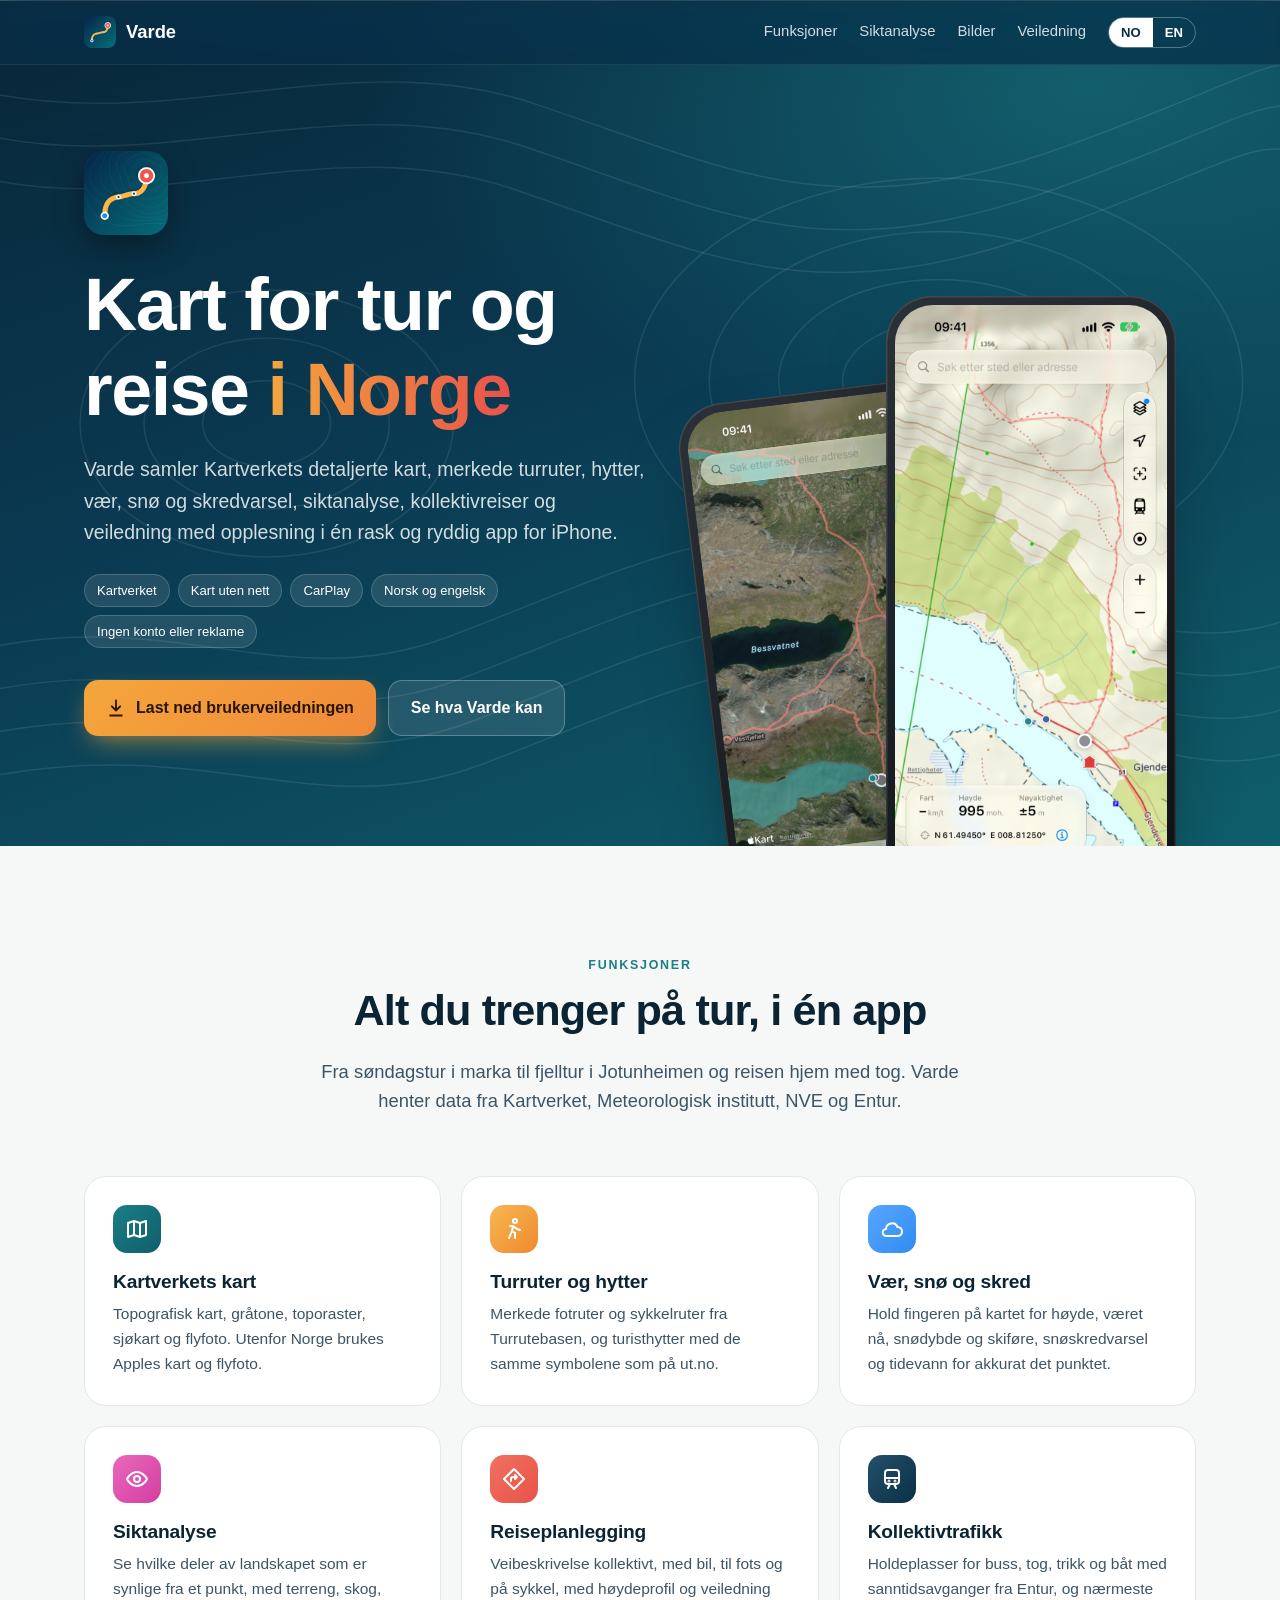
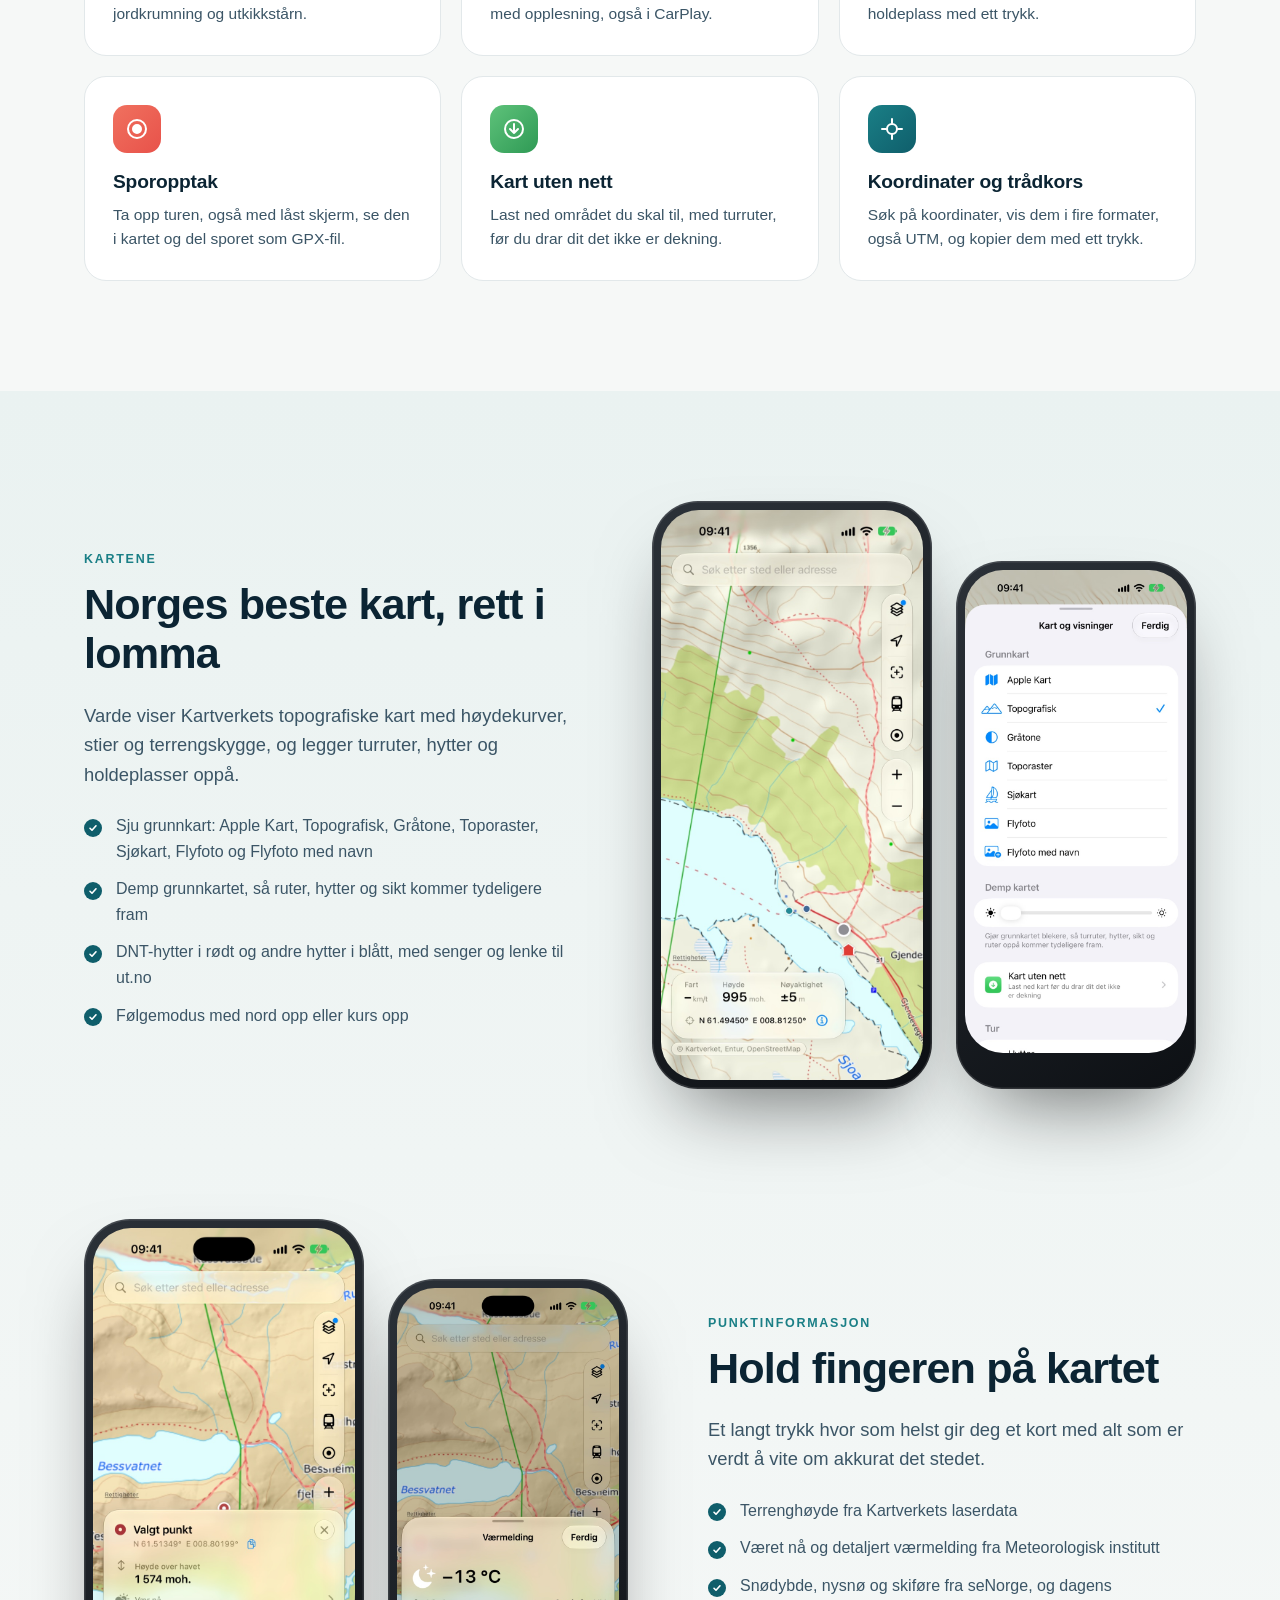
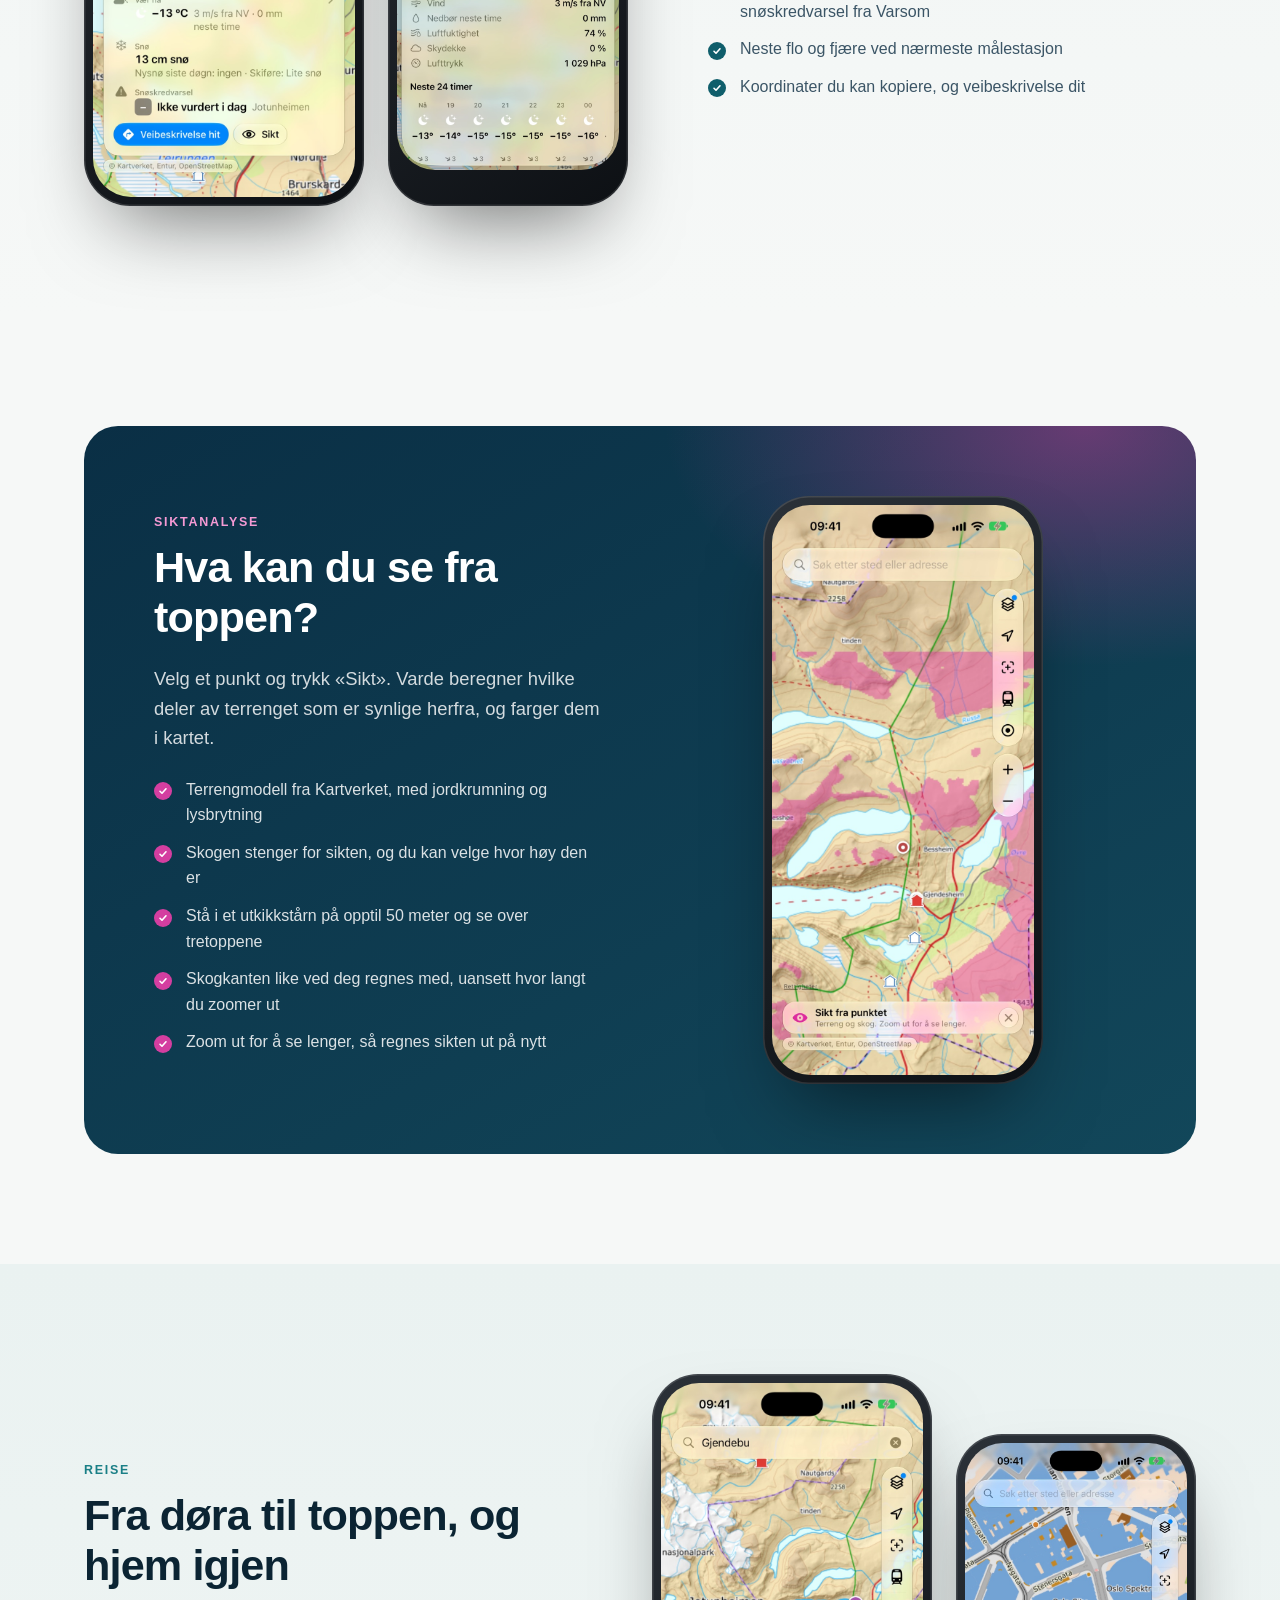
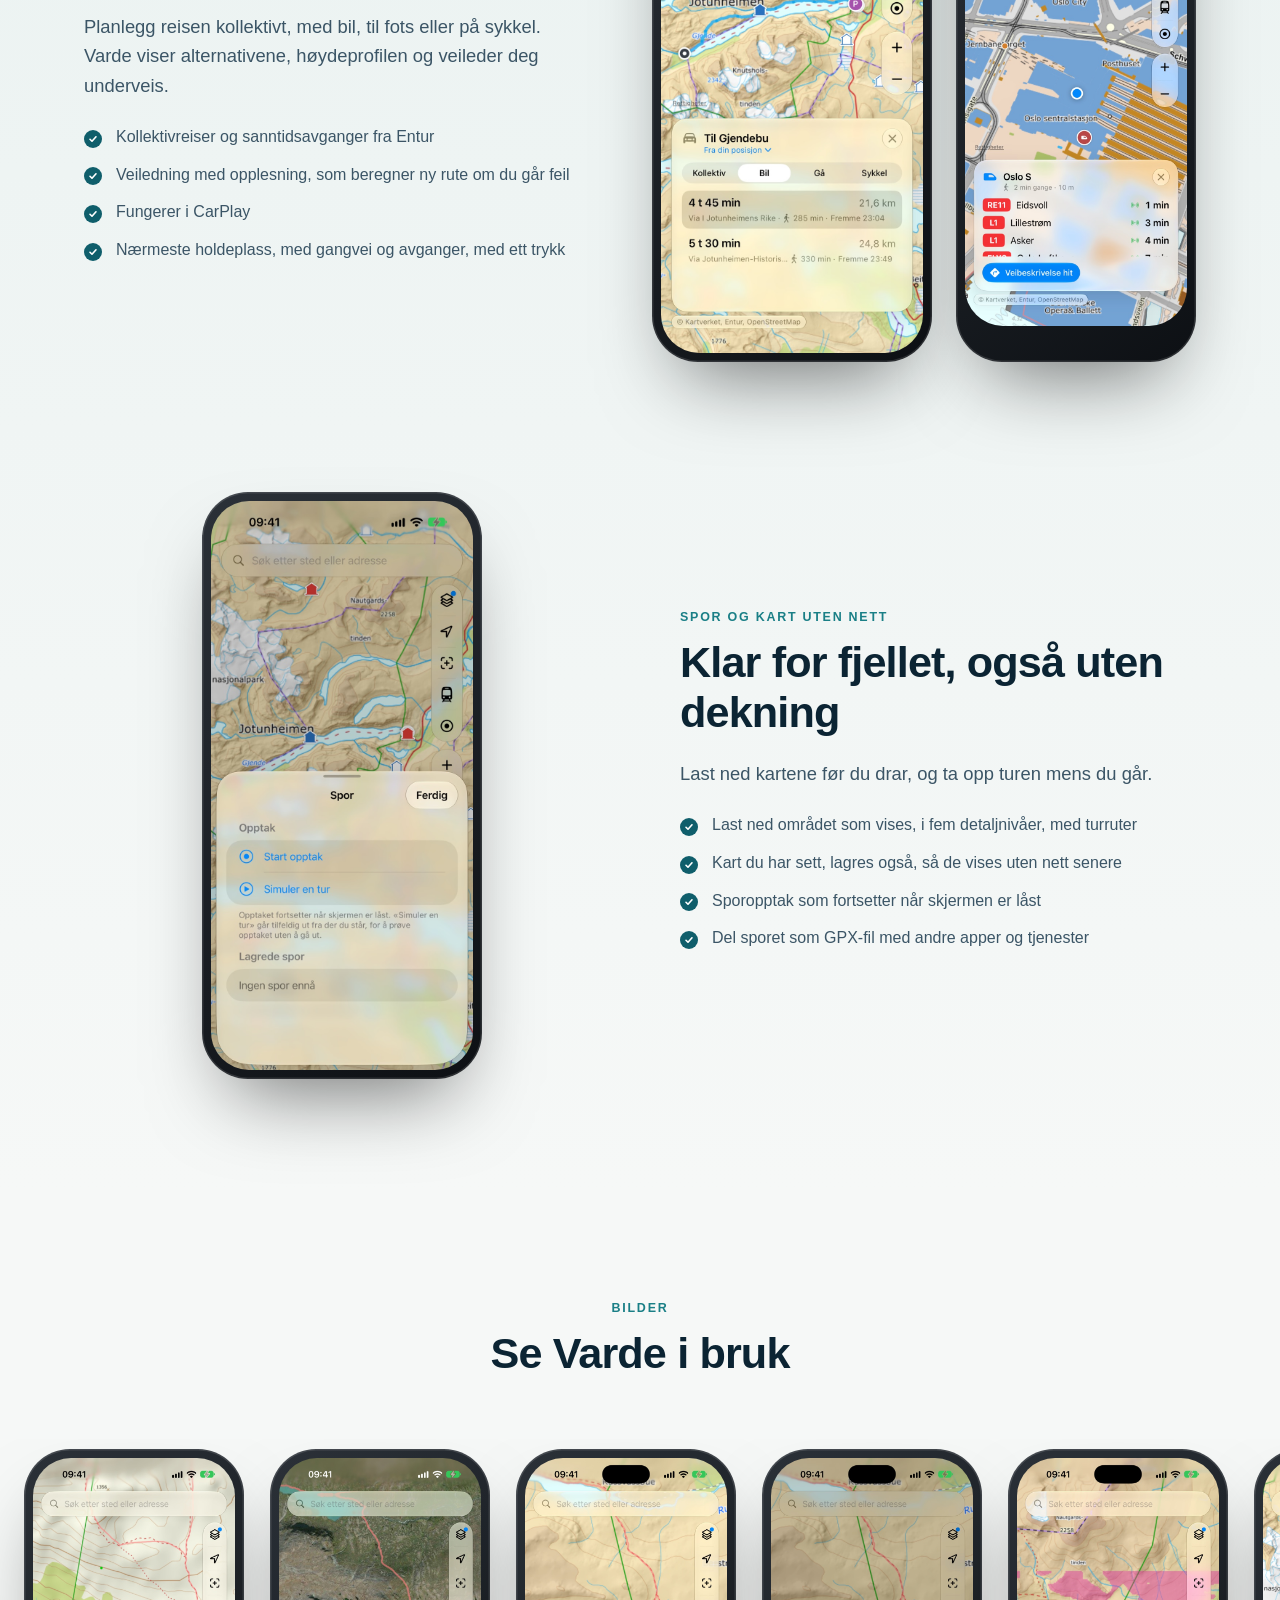
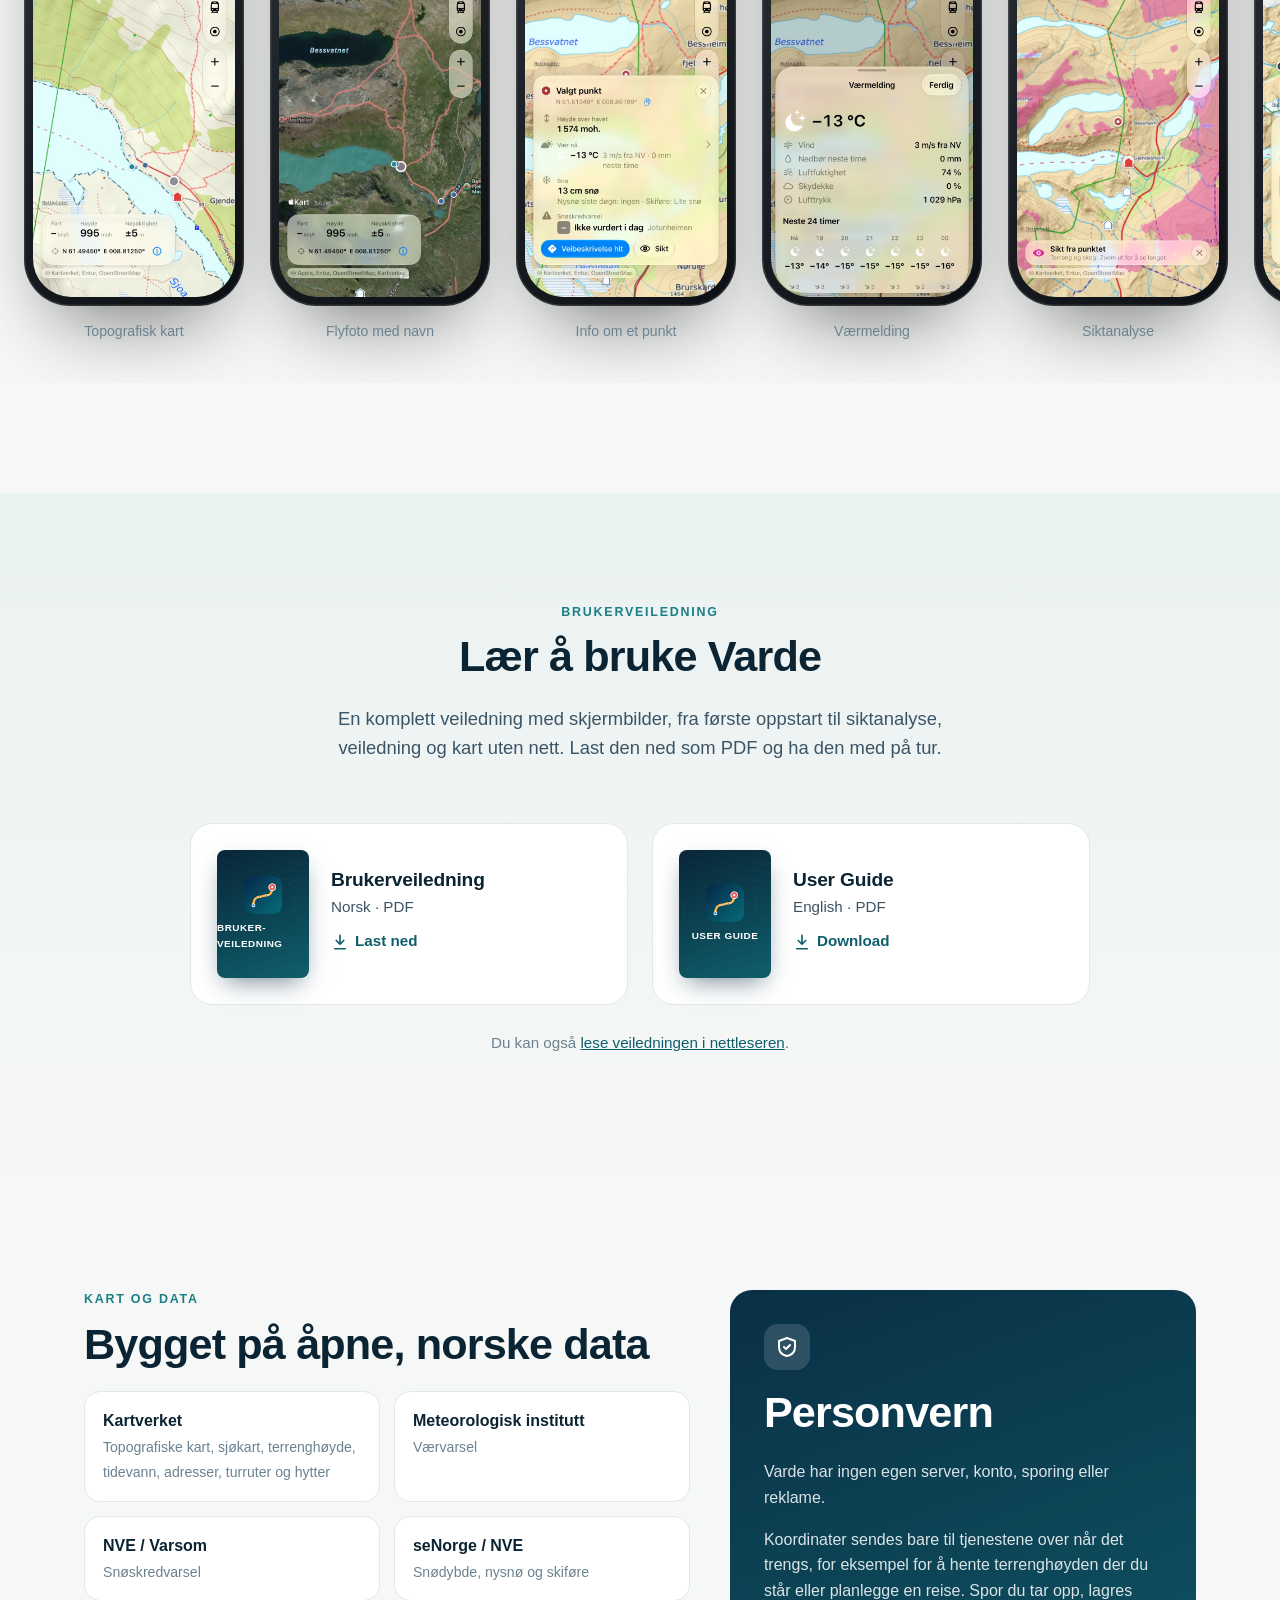
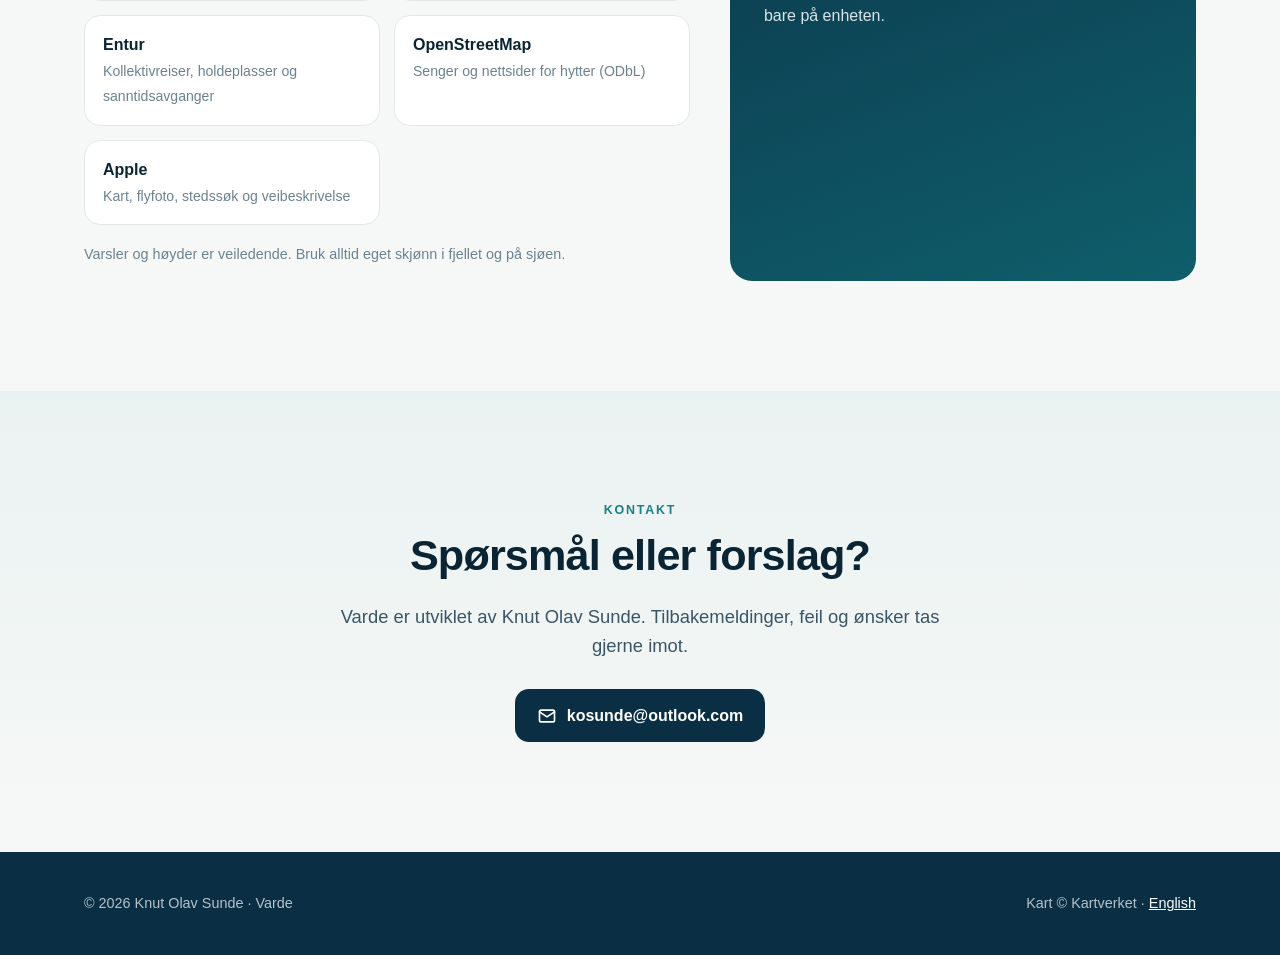
==== index.html @ a9fc6cce "Nettside for Varde med norsk og engelsk side og brukerveiledninger i PDF Co-Authored-By: Claude Opus" ====
<!doctype html>
<html lang="nb">
<head>
  <meta charset="utf-8">
  <meta name="viewport" content="width=device-width, initial-scale=1">
  <title>Varde – kart for tur og reise i Norge</title>
  <meta name="description" content="Varde er en kartapp for iPhone med Kartverkets topografiske kart, turruter, hytter, vær, snø, siktanalyse, reiseplanlegging, sporopptak og kart uten nett.">
  <meta property="og:title" content="Varde – kart for tur og reise i Norge">
  <meta property="og:description" content="Kartverkets kart, turruter, hytter, vær, snø, siktanalyse og reiseplanlegging i én app.">
  <meta property="og:image" content="assets/screens/map.jpg">
  <link rel="icon" href="assets/icon-256.png">
  <link rel="apple-touch-icon" href="assets/icon-256.png">
  <link rel="alternate" hreflang="nb" href="./">
  <link rel="alternate" hreflang="en" href="en/">
  <link rel="stylesheet" href="assets/style.css">
</head>
<body>

<nav class="nav">
  <div class="wrap">
    <a class="brand" href="#top"><img src="assets/icon-256.png" alt="">Varde</a>
    <div class="nav-links">
      <a href="#funksjoner">Funksjoner</a>
      <a href="#sikt">Siktanalyse</a>
      <a href="#bilder">Bilder</a>
      <a href="#veiledning" class="keep">Veiledning</a>
      <span class="lang" aria-label="Språk"><span>NO</span><a href="en/" lang="en" style="color:#fff;text-decoration:none">EN</a></span>
    </div>
  </div>
</nav>

<header class="hero" id="top">
  <div class="wrap">
    <div class="hero-text">
      <img class="hero-icon" src="assets/icon-256.png" alt="Varde-ikonet">
      <h1>Kart for tur og reise <span class="accent">i Norge</span></h1>
      <p class="lead">Varde samler Kartverkets detaljerte kart, merkede turruter, hytter, vær, snø og skredvarsel, siktanalyse, kollektivreiser og veiledning med opplesning i én rask og ryddig app for iPhone.</p>
      <div class="badges">
        <span class="badge">Kartverket</span><span class="badge">Kart uten nett</span><span class="badge">CarPlay</span><span class="badge">Norsk og engelsk</span><span class="badge">Ingen konto eller reklame</span>
      </div>
      <div class="buttons">
        <a class="btn btn-primary" href="guide/Varde-brukerveiledning.pdf" download>
          <svg viewBox="0 0 24 24" fill="none" stroke="currentColor" stroke-width="2.2" stroke-linecap="round" stroke-linejoin="round"><path d="M12 3v12M7 10l5 5 5-5M5 21h14"/></svg>
          Last ned brukerveiledningen
        </a>
        <a class="btn btn-ghost" href="#funksjoner">Se hva Varde kan</a>
      </div>
    </div>
    <div class="hero-phones" aria-hidden="true">
      <div class="phone"><img src="assets/screens/aerial.jpg" alt=""></div>
      <div class="phone"><img src="assets/screens/map.jpg" alt=""></div>
    </div>
  </div>
</header>

<main>

<section id="funksjoner">
  <div class="wrap">
    <div class="section-head reveal">
      <div class="eyebrow">Funksjoner</div>
      <h2>Alt du trenger på tur, i én app</h2>
      <p class="lead">Fra søndagstur i marka til fjelltur i Jotunheimen og reisen hjem med tog. Varde henter data fra Kartverket, Meteorologisk institutt, NVE og Entur.</p>
    </div>
    <div class="features">
      <div class="feature reveal">
        <div class="ico c-teal"><svg viewBox="0 0 24 24" fill="none" stroke="currentColor" stroke-width="2" stroke-linecap="round" stroke-linejoin="round"><path d="M9 4 3 6v14l6-2 6 2 6-2V4l-6 2-6-2z"/><path d="M9 4v14M15 6v14"/></svg></div>
        <h3>Kartverkets kart</h3>
        <p>Topografisk kart, gråtone, toporaster, sjøkart og flyfoto. Utenfor Norge brukes Apples kart og flyfoto.</p>
      </div>
      <div class="feature reveal">
        <div class="ico c-orange"><svg viewBox="0 0 24 24" fill="none" stroke="currentColor" stroke-width="2" stroke-linecap="round" stroke-linejoin="round"><circle cx="13" cy="4" r="2"/><path d="m7 21 3-7 3 2v5M10 14l1-5 4 3 3 1M8 9l3 0"/></svg></div>
        <h3>Turruter og hytter</h3>
        <p>Merkede fotruter og sykkelruter fra Turrutebasen, og turisthytter med de samme symbolene som på ut.no.</p>
      </div>
      <div class="feature reveal">
        <div class="ico c-blue"><svg viewBox="0 0 24 24" fill="none" stroke="currentColor" stroke-width="2" stroke-linecap="round" stroke-linejoin="round"><path d="M17.5 19a4.5 4.5 0 0 0 0-9 6 6 0 0 0-11.5 2A3.5 3.5 0 0 0 6.5 19z"/></svg></div>
        <h3>Vær, snø og skred</h3>
        <p>Hold fingeren på kartet for høyde, været nå, snødybde og skiføre, snøskredvarsel og tidevann for akkurat det punktet.</p>
      </div>
      <div class="feature reveal">
        <div class="ico c-magenta"><svg viewBox="0 0 24 24" fill="none" stroke="currentColor" stroke-width="2" stroke-linecap="round" stroke-linejoin="round"><path d="M2 12s3.5-7 10-7 10 7 10 7-3.5 7-10 7S2 12 2 12z"/><circle cx="12" cy="12" r="3"/></svg></div>
        <h3>Siktanalyse</h3>
        <p>Se hvilke deler av landskapet som er synlige fra et punkt, med terreng, skog, jordkrumning og utkikkstårn.</p>
      </div>
      <div class="feature reveal">
        <div class="ico c-coral"><svg viewBox="0 0 24 24" fill="none" stroke="currentColor" stroke-width="2" stroke-linecap="round" stroke-linejoin="round"><path d="M12 2 2 12l10 10 10-10z"/><path d="M9 14v-2a2 2 0 0 1 2-2h4M13 8l2 2-2 2"/></svg></div>
        <h3>Reiseplanlegging</h3>
        <p>Veibeskrivelse kollektivt, med bil, til fots og på sykkel, med høydeprofil og veiledning med opplesning, også i CarPlay.</p>
      </div>
      <div class="feature reveal">
        <div class="ico c-deep"><svg viewBox="0 0 24 24" fill="none" stroke="currentColor" stroke-width="2" stroke-linecap="round" stroke-linejoin="round"><rect x="5" y="3" width="14" height="14" rx="3"/><path d="M5 11h14M8 21l2-4M16 21l-2-4"/><circle cx="9" cy="14" r=".5"/><circle cx="15" cy="14" r=".5"/></svg></div>
        <h3>Kollektivtrafikk</h3>
        <p>Holdeplasser for buss, tog, trikk og båt med sanntidsavganger fra Entur, og nærmeste holdeplass med ett trykk.</p>
      </div>
      <div class="feature reveal">
        <div class="ico c-coral"><svg viewBox="0 0 24 24" fill="none" stroke="currentColor" stroke-width="2" stroke-linecap="round" stroke-linejoin="round"><circle cx="12" cy="12" r="9"/><circle cx="12" cy="12" r="4" fill="currentColor"/></svg></div>
        <h3>Sporopptak</h3>
        <p>Ta opp turen, også med låst skjerm, se den i kartet og del sporet som GPX-fil.</p>
      </div>
      <div class="feature reveal">
        <div class="ico c-green"><svg viewBox="0 0 24 24" fill="none" stroke="currentColor" stroke-width="2" stroke-linecap="round" stroke-linejoin="round"><circle cx="12" cy="12" r="9"/><path d="M12 7v9M8 12l4 4 4-4"/></svg></div>
        <h3>Kart uten nett</h3>
        <p>Last ned området du skal til, med turruter, før du drar dit det ikke er dekning.</p>
      </div>
      <div class="feature reveal">
        <div class="ico c-teal"><svg viewBox="0 0 24 24" fill="none" stroke="currentColor" stroke-width="2" stroke-linecap="round" stroke-linejoin="round"><path d="M12 2v4M12 18v4M2 12h4M18 12h4"/><circle cx="12" cy="12" r="5"/></svg></div>
        <h3>Koordinater og trådkors</h3>
        <p>Søk på koordinater, vis dem i fire formater, også UTM, og kopier dem med ett trykk.</p>
      </div>
    </div>
  </div>
</section>

<section class="tint">
  <div class="wrap">
    <div class="showcase reveal">
      <div>
        <div class="eyebrow">Kartene</div>
        <h2>Norges beste kart, rett i lomma</h2>
        <p class="lead">Varde viser Kartverkets topografiske kart med høydekurver, stier og terrengskygge, og legger turruter, hytter og holdeplasser oppå.</p>
        <ul>
          <li>Sju grunnkart: Apple Kart, Topografisk, Gråtone, Toporaster, Sjøkart, Flyfoto og Flyfoto med navn</li>
          <li>Demp grunnkartet, så ruter, hytter og sikt kommer tydeligere fram</li>
          <li>DNT-hytter i rødt og andre hytter i blått, med senger og lenke til ut.no</li>
          <li>Følgemodus med nord opp eller kurs opp</li>
        </ul>
      </div>
      <div class="showcase-media">
        <div class="phone"><img src="assets/screens/map.jpg" alt="Topografisk kart over Gjende og Besseggen med turruter og hytter" loading="lazy"></div>
        <div class="phone small"><img src="assets/screens/settings.jpg" alt="Kart og visninger med valg av grunnkart" loading="lazy"></div>
      </div>
    </div>

    <div class="showcase flip reveal">
      <div>
        <div class="eyebrow">Punktinformasjon</div>
        <h2>Hold fingeren på kartet</h2>
        <p class="lead">Et langt trykk hvor som helst gir deg et kort med alt som er verdt å vite om akkurat det stedet.</p>
        <ul>
          <li>Terrenghøyde fra Kartverkets laserdata</li>
          <li>Været nå og detaljert værmelding fra Meteorologisk institutt</li>
          <li>Snødybde, nysnø og skiføre fra seNorge, og dagens snøskredvarsel fra Varsom</li>
          <li>Neste flo og fjære ved nærmeste målestasjon</li>
          <li>Koordinater du kan kopiere, og veibeskrivelse dit</li>
        </ul>
      </div>
      <div class="showcase-media">
        <div class="phone"><img src="assets/screens/infocard.jpg" alt="Infokort for en topp med høyde, vær og snø" loading="lazy"></div>
        <div class="phone small"><img src="assets/screens/forecast.jpg" alt="Detaljert værmelding" loading="lazy"></div>
      </div>
    </div>
  </div>
</section>

<section id="sikt">
  <div class="wrap">
    <div class="spotlight reveal">
      <div class="showcase">
        <div>
          <div class="eyebrow">Siktanalyse</div>
          <h2>Hva kan du se fra toppen?</h2>
          <p class="lead">Velg et punkt og trykk «Sikt». Varde beregner hvilke deler av terrenget som er synlige herfra, og farger dem i kartet.</p>
          <ul>
            <li>Terrengmodell fra Kartverket, med jordkrumning og lysbrytning</li>
            <li>Skogen stenger for sikten, og du kan velge hvor høy den er</li>
            <li>Stå i et utkikkstårn på opptil 50 meter og se over tretoppene</li>
            <li>Skogkanten like ved deg regnes med, uansett hvor langt du zoomer ut</li>
            <li>Zoom ut for å se lenger, så regnes sikten ut på nytt</li>
          </ul>
        </div>
        <div class="showcase-media">
          <div class="phone"><img src="assets/screens/viewshed.jpg" alt="Siktanalyse fra en topp ved Gjende, synlig område i magenta" loading="lazy"></div>
        </div>
      </div>
    </div>
  </div>
</section>

<section class="tint">
  <div class="wrap">
    <div class="showcase reveal">
      <div>
        <div class="eyebrow">Reise</div>
        <h2>Fra døra til toppen, og hjem igjen</h2>
        <p class="lead">Planlegg reisen kollektivt, med bil, til fots eller på sykkel. Varde viser alternativene, høydeprofilen og veileder deg underveis.</p>
        <ul>
          <li>Kollektivreiser og sanntidsavganger fra Entur</li>
          <li>Veiledning med opplesning, som beregner ny rute om du går feil</li>
          <li>Fungerer i CarPlay</li>
          <li>Nærmeste holdeplass, med gangvei og avganger, med ett trykk</li>
        </ul>
      </div>
      <div class="showcase-media">
        <div class="phone"><img src="assets/screens/trip.jpg" alt="Veibeskrivelse til Gjendebu med to alternativer" loading="lazy"></div>
        <div class="phone small"><img src="assets/screens/transit.jpg" alt="Sanntidsavganger fra Oslo S" loading="lazy"></div>
      </div>
    </div>

    <div class="showcase flip reveal">
      <div>
        <div class="eyebrow">Spor og kart uten nett</div>
        <h2>Klar for fjellet, også uten dekning</h2>
        <p class="lead">Last ned kartene før du drar, og ta opp turen mens du går.</p>
        <ul>
          <li>Last ned området som vises, i fem detaljnivåer, med turruter</li>
          <li>Kart du har sett, lagres også, så de vises uten nett senere</li>
          <li>Sporopptak som fortsetter når skjermen er låst</li>
          <li>Del sporet som GPX-fil med andre apper og tjenester</li>
        </ul>
      </div>
      <div class="showcase-media">
        <div class="phone"><img src="assets/screens/tracks.jpg" alt="Spor med opptak og lagrede spor" loading="lazy"></div>
      </div>
    </div>
  </div>
</section>

<section id="bilder">
  <div class="section-head reveal wrap">
    <div class="eyebrow">Bilder</div>
    <h2>Se Varde i bruk</h2>
  </div>
  <div class="gallery">
    <figure><div class="phone"><img src="assets/screens/map.jpg" alt="" loading="lazy"></div><figcaption>Topografisk kart</figcaption></figure>
    <figure><div class="phone"><img src="assets/screens/aerial.jpg" alt="" loading="lazy"></div><figcaption>Flyfoto med navn</figcaption></figure>
    <figure><div class="phone"><img src="assets/screens/infocard.jpg" alt="" loading="lazy"></div><figcaption>Info om et punkt</figcaption></figure>
    <figure><div class="phone"><img src="assets/screens/forecast.jpg" alt="" loading="lazy"></div><figcaption>Værmelding</figcaption></figure>
    <figure><div class="phone"><img src="assets/screens/viewshed.jpg" alt="" loading="lazy"></div><figcaption>Siktanalyse</figcaption></figure>
    <figure><div class="phone"><img src="assets/screens/trip.jpg" alt="" loading="lazy"></div><figcaption>Veibeskrivelse</figcaption></figure>
    <figure><div class="phone"><img src="assets/screens/transit.jpg" alt="" loading="lazy"></div><figcaption>Sanntidsavganger</figcaption></figure>
    <figure><div class="phone"><img src="assets/screens/tracks.jpg" alt="" loading="lazy"></div><figcaption>Spor</figcaption></figure>
    <figure><div class="phone"><img src="assets/screens/settings.jpg" alt="" loading="lazy"></div><figcaption>Kart og visninger</figcaption></figure>
  </div>
</section>

<section id="veiledning" class="tint">
  <div class="wrap">
    <div class="section-head reveal">
      <div class="eyebrow">Brukerveiledning</div>
      <h2>Lær å bruke Varde</h2>
      <p class="lead">En komplett veiledning med skjermbilder, fra første oppstart til siktanalyse, veiledning og kart uten nett. Last den ned som PDF og ha den med på tur.</p>
    </div>
    <div class="guides reveal">
      <a class="guide-card" href="guide/Varde-brukerveiledning.pdf" download>
        <div class="guide-cover"><img src="assets/icon-256.png" alt="">BRUKER&shy;VEILEDNING</div>
        <div>
          <h3>Brukerveiledning</h3>
          <p>Norsk · PDF</p>
          <span class="dl"><svg viewBox="0 0 24 24" fill="none" stroke="currentColor" stroke-width="2.2" stroke-linecap="round" stroke-linejoin="round"><path d="M12 3v12M7 10l5 5 5-5M5 21h14"/></svg>Last ned</span>
        </div>
      </a>
      <a class="guide-card" href="guide/Varde-user-guide.pdf" download lang="en">
        <div class="guide-cover"><img src="assets/icon-256.png" alt="">USER GUIDE</div>
        <div>
          <h3>User Guide</h3>
          <p>English · PDF</p>
          <span class="dl"><svg viewBox="0 0 24 24" fill="none" stroke="currentColor" stroke-width="2.2" stroke-linecap="round" stroke-linejoin="round"><path d="M12 3v12M7 10l5 5 5-5M5 21h14"/></svg>Download</span>
        </div>
      </a>
    </div>
    <p class="guide-online">Du kan også <a href="guide/brukerveiledning.html">lese veiledningen i nettleseren</a>.</p>
  </div>
</section>

<section>
  <div class="wrap split">
    <div class="reveal">
      <div class="eyebrow">Kart og data</div>
      <h2>Bygget på åpne, norske data</h2>
      <div class="sources">
        <a class="source" href="https://www.kartverket.no"><strong>Kartverket</strong><span>Topografiske kart, sjøkart, terrenghøyde, tidevann, adresser, turruter og hytter</span></a>
        <a class="source" href="https://www.met.no"><strong>Meteorologisk institutt</strong><span>Værvarsel</span></a>
        <a class="source" href="https://www.varsom.no"><strong>NVE / Varsom</strong><span>Snøskredvarsel</span></a>
        <a class="source" href="https://www.senorge.no"><strong>seNorge / NVE</strong><span>Snødybde, nysnø og skiføre</span></a>
        <a class="source" href="https://www.entur.no"><strong>Entur</strong><span>Kollektivreiser, holdeplasser og sanntidsavganger</span></a>
        <a class="source" href="https://www.openstreetmap.org/copyright"><strong>OpenStreetMap</strong><span>Senger og nettsider for hytter (ODbL)</span></a>
        <a class="source" href="https://www.apple.com/legal/internet-services/maps/"><strong>Apple</strong><span>Kart, flyfoto, stedssøk og veibeskrivelse</span></a>
      </div>
      <p class="note">Varsler og høyder er veiledende. Bruk alltid eget skjønn i fjellet og på sjøen.</p>
    </div>
    <div class="privacy reveal">
      <div class="shield"><svg viewBox="0 0 24 24" fill="none" stroke="currentColor" stroke-width="2" stroke-linecap="round" stroke-linejoin="round"><path d="M12 3 4 6v6c0 5 3.5 8 8 9 4.5-1 8-4 8-9V6z"/><path d="m9 12 2 2 4-4"/></svg></div>
      <h2>Personvern</h2>
      <p>Varde har ingen egen server, konto, sporing eller reklame.</p>
      <p>Koordinater sendes bare til tjenestene over når det trengs, for eksempel for å hente terrenghøyden der du står eller planlegge en reise. Spor du tar opp, lagres bare på enheten.</p>
    </div>
  </div>
</section>

<section class="tint contact">
  <div class="wrap reveal">
    <div class="eyebrow">Kontakt</div>
    <h2>Spørsmål eller forslag?</h2>
    <p class="lead" style="margin:0 auto">Varde er utviklet av Knut Olav Sunde. Tilbakemeldinger, feil og ønsker tas gjerne imot.</p>
    <div class="buttons">
      <a class="btn btn-dark" href="mailto:kosunde@outlook.com?subject=Varde">
        <svg viewBox="0 0 24 24" fill="none" stroke="currentColor" stroke-width="2" stroke-linecap="round" stroke-linejoin="round"><rect x="3" y="5" width="18" height="14" rx="2"/><path d="m3 7 9 6 9-6"/></svg>
        kosunde@outlook.com
      </a>
    </div>
  </div>
</section>

</main>

<footer>
  <div class="wrap">
    <span>© 2026 Knut Olav Sunde · Varde</span>
    <span>Kart © Kartverket · <a href="en/">English</a></span>
  </div>
</footer>

<script>
  // Toner inn seksjonene etter hvert som de kommer til syne
  const observer = new IntersectionObserver(entries => {
    for (const entry of entries) {
      if (entry.isIntersecting) { entry.target.classList.add('visible'); observer.unobserve(entry.target); }
    }
  }, { threshold: 0.12 });
  document.querySelectorAll('.reveal').forEach(el => observer.observe(el));
</script>
</body>
</html>
---- assets/style.css ----
/* Varde – nettside. Fargene er hentet fra appikonet. */
:root {
  --ink: #0b2433;
  --ink-soft: #3b5566;
  --muted: #6b8290;
  --deep: #0a2f45;
  --teal: #0f5e6b;
  --teal-light: #1a7f86;
  --orange: #f4a63c;
  --coral: #e8524a;
  --blue: #2f8cf0;
  --magenta: #d43ea0;
  --paper: #f6f8f7;
  --card: #ffffff;
  --line: #e2e8ea;
  --radius: 22px;
  --shadow: 0 18px 50px -18px rgba(10, 47, 69, 0.35);
  --max: 1160px;
  color-scheme: light;
}

* { box-sizing: border-box; }
html { scroll-behavior: smooth; }
body {
  margin: 0;
  font-family: -apple-system, BlinkMacSystemFont, "SF Pro Text", "Segoe UI", Inter, Roboto, "Helvetica Neue", Arial, sans-serif;
  color: var(--ink);
  background: var(--paper);
  line-height: 1.6;
  -webkit-font-smoothing: antialiased;
}
img { max-width: 100%; display: block; }
a { color: var(--teal); }
h1, h2, h3 { font-family: -apple-system, BlinkMacSystemFont, "SF Pro Display", "Segoe UI", Inter, sans-serif; line-height: 1.15; letter-spacing: -0.02em; margin: 0 0 0.5em; }
h2 { font-size: clamp(1.9rem, 3.4vw, 2.7rem); }
h3 { font-size: 1.2rem; letter-spacing: -0.01em; }
p { margin: 0 0 1em; }
.wrap { max-width: var(--max); margin: 0 auto; padding: 0 24px; }
.eyebrow { text-transform: uppercase; letter-spacing: 0.14em; font-size: 0.78rem; font-weight: 700; color: var(--teal-light); margin-bottom: 0.8em; }
.lead { font-size: 1.15rem; color: var(--ink-soft); max-width: 640px; }

/* Navigasjon */
.nav {
  position: sticky; top: 0; z-index: 10;
  backdrop-filter: saturate(180%) blur(18px);
  -webkit-backdrop-filter: saturate(180%) blur(18px);
  background: rgba(10, 47, 69, 0.72);
  border-bottom: 1px solid rgba(255, 255, 255, 0.08);
}
.nav .wrap { display: flex; align-items: center; gap: 28px; height: 64px; }
.brand { display: flex; align-items: center; gap: 10px; color: #fff; text-decoration: none; font-weight: 700; font-size: 1.15rem; }
.brand img { width: 32px; height: 32px; border-radius: 8px; }
.nav-links { display: flex; gap: 22px; margin-left: auto; align-items: center; }
.nav-links a { color: rgba(255, 255, 255, 0.82); text-decoration: none; font-size: 0.93rem; font-weight: 500; }
.nav-links a:hover { color: #fff; }
.lang { display: inline-flex; border: 1px solid rgba(255, 255, 255, 0.3); border-radius: 999px; overflow: hidden; }
.lang a, .lang span { padding: 4px 12px; font-size: 0.82rem; font-weight: 600; }
.lang span { background: #fff; color: var(--deep); }
@media (max-width: 760px) { .nav-links > a:not(.keep) { display: none; } }

/* Toppseksjon */
.hero {
  position: relative; overflow: hidden; color: #fff;
  background:
    url("contours.svg") center / cover no-repeat,
    radial-gradient(1200px 600px at 85% 10%, rgba(26, 127, 134, 0.55), transparent 60%),
    linear-gradient(160deg, #082638 0%, #0a3a52 45%, #0f5e6b 100%);
  margin-top: -64px; padding: 150px 0 0;
}
.hero .wrap { display: grid; grid-template-columns: 1.05fr 0.95fr; gap: 40px; align-items: end; }
.hero .wrap > * { min-width: 0; }
.hero h1 { font-size: clamp(2.6rem, 6vw, 4.6rem); margin-bottom: 0.3em; }
.hero h1 .accent { background: linear-gradient(90deg, var(--orange), var(--coral)); -webkit-background-clip: text; background-clip: text; color: transparent; }
.hero .lead { color: rgba(255, 255, 255, 0.82); font-size: 1.22rem; }
.hero-text { padding-bottom: 110px; }
.hero-icon { width: 84px; height: 84px; border-radius: 20px; box-shadow: 0 12px 30px rgba(0, 0, 0, 0.35); margin-bottom: 28px; }
.badges { display: flex; flex-wrap: wrap; gap: 8px; margin: 26px 0 32px; }
.badge { font-size: 0.82rem; padding: 5px 12px; border-radius: 999px; background: rgba(255, 255, 255, 0.1); border: 1px solid rgba(255, 255, 255, 0.18); }
.buttons { display: flex; flex-wrap: wrap; gap: 12px; }
.btn {
  display: inline-flex; align-items: center; gap: 10px; padding: 14px 22px; border-radius: 14px;
  font-weight: 650; text-decoration: none; font-size: 1rem; transition: transform 0.15s ease, box-shadow 0.15s ease;
}
.btn:hover { transform: translateY(-2px); }
.btn svg { width: 20px; height: 20px; flex: none; }
.btn-primary { background: linear-gradient(135deg, var(--orange), #f08a3a); color: #2a1500; box-shadow: 0 10px 26px -8px rgba(244, 166, 60, 0.7); }
.btn-ghost { background: rgba(255, 255, 255, 0.1); color: #fff; border: 1px solid rgba(255, 255, 255, 0.25); }
.btn-dark { background: var(--deep); color: #fff; }
.hero-phones { position: relative; height: 560px; }
.hero-phones .phone { position: absolute; bottom: -60px; width: 270px; }
.hero-phones .phone:nth-child(1) { left: 4%; transform: rotate(-7deg); bottom: -110px; }
.hero-phones .phone:nth-child(2) { right: 4%; width: 290px; z-index: 2; }
@media (max-width: 900px) {
  .hero .wrap { grid-template-columns: 1fr; }
  .hero-text { padding-bottom: 20px; }
  .hero-phones { height: 440px; }
  .hero-phones .phone { width: 210px; }
  .hero-phones .phone:nth-child(2) { width: 230px; right: 8%; }
}

/* Telefonramme rundt skjermbildene */
.phone {
  border-radius: 46px; padding: 9px; background: linear-gradient(145deg, #2b3138, #0d1014);
  box-shadow: 0 40px 80px -30px rgba(0, 0, 0, 0.55), inset 0 0 0 1.5px rgba(255, 255, 255, 0.12);
}
.phone img { border-radius: 38px; width: 100%; aspect-ratio: 1206 / 2622; object-fit: cover; background: #dde5e3; }

/* Seksjoner */
section { padding: 110px 0; }
.section-head { text-align: center; max-width: 760px; margin: 0 auto 60px; }
.section-head .lead { margin: 0 auto; }

/* Funksjoner */
.features { display: grid; grid-template-columns: repeat(3, 1fr); gap: 20px; }
.feature {
  background: var(--card); border: 1px solid var(--line); border-radius: var(--radius); padding: 28px;
  transition: transform 0.2s ease, box-shadow 0.2s ease;
}
.feature:hover { transform: translateY(-4px); box-shadow: var(--shadow); }
.feature .ico { width: 48px; height: 48px; border-radius: 14px; display: grid; place-items: center; margin-bottom: 18px; color: #fff; }
.feature .ico svg { width: 24px; height: 24px; }
.feature p { color: var(--ink-soft); margin: 0; font-size: 0.97rem; }
.c-teal { background: linear-gradient(135deg, var(--teal-light), var(--teal)); }
.c-orange { background: linear-gradient(135deg, #f7b752, #ee8a2e); }
.c-coral { background: linear-gradient(135deg, #f0715f, var(--coral)); }
.c-blue { background: linear-gradient(135deg, #59a6ff, var(--blue)); }
.c-magenta { background: linear-gradient(135deg, #e968bd, var(--magenta)); }
.c-green { background: linear-gradient(135deg, #5ec27a, #2f9a55); }
.c-deep { background: linear-gradient(135deg, #24506a, var(--deep)); }
@media (max-width: 900px) { .features { grid-template-columns: 1fr 1fr; } }
@media (max-width: 600px) { .features { grid-template-columns: 1fr; } }

/* Utstilling: tekst og telefon side om side */
.showcase { display: grid; grid-template-columns: 1fr 1fr; gap: 80px; align-items: center; }
.showcase + .showcase { margin-top: 130px; }
.showcase.flip .showcase-media { order: -1; }
.showcase-media { display: flex; justify-content: center; gap: 24px; }
.showcase-media .phone { width: 280px; }
.showcase-media .phone.small { width: 240px; margin-top: 60px; }
.showcase ul { list-style: none; padding: 0; margin: 24px 0 0; }
.showcase li { position: relative; padding-left: 32px; margin-bottom: 12px; color: var(--ink-soft); }
.showcase li::before {
  content: ""; position: absolute; left: 0; top: 0.35em; width: 18px; height: 18px; border-radius: 50%;
  background: var(--teal) url("data:image/svg+xml,%3Csvg xmlns='http://www.w3.org/2000/svg' viewBox='0 0 24 24' fill='none' stroke='white' stroke-width='3.2' stroke-linecap='round' stroke-linejoin='round'%3E%3Cpath d='M6 12.5l4 4 8-9'/%3E%3C/svg%3E") center / 12px no-repeat;
}
.tint { background: linear-gradient(180deg, #eaf2f1 0%, var(--paper) 100%); }
@media (max-width: 900px) {
  .showcase { grid-template-columns: 1fr; gap: 40px; }
  .showcase.flip .showcase-media { order: 0; }
  .showcase-media .phone { width: 220px; }
  .showcase-media .phone.small { width: 190px; }
}

/* Siktanalyse fremhevet */
.spotlight {
  color: #fff; border-radius: 34px; padding: 70px; overflow: hidden; position: relative;
  background:
    radial-gradient(700px 400px at 90% 0%, rgba(212, 62, 160, 0.45), transparent 60%),
    linear-gradient(150deg, #0a2f45, #12475a);
}
.spotlight .showcase li { color: rgba(255, 255, 255, 0.85); }
.spotlight .showcase li::before { background-color: var(--magenta); }
.spotlight .lead { color: rgba(255, 255, 255, 0.82); }
.spotlight .eyebrow { color: #f59ad4; }
@media (max-width: 700px) { .spotlight { padding: 40px 24px; } }

/* Galleri */
.gallery { display: flex; gap: 26px; overflow-x: auto; padding: 10px 24px 40px; scroll-snap-type: x mandatory; scrollbar-width: thin; }
.gallery figure { margin: 0; flex: 0 0 220px; scroll-snap-align: center; }
.gallery figcaption { text-align: center; font-size: 0.88rem; color: var(--muted); margin-top: 14px; }

/* Brukerveiledning */
.guides { display: grid; grid-template-columns: 1fr 1fr; gap: 24px; max-width: 900px; margin: 0 auto; }
.guide-card {
  display: flex; gap: 22px; align-items: center; background: var(--card); border: 1px solid var(--line);
  border-radius: var(--radius); padding: 26px; text-decoration: none; color: inherit;
  transition: transform 0.2s ease, box-shadow 0.2s ease;
}
.guide-card:hover { transform: translateY(-4px); box-shadow: var(--shadow); }
.guide-cover {
  flex: none; width: 92px; height: 128px; border-radius: 8px; position: relative; overflow: hidden;
  background: url("contours.svg") center / 300% no-repeat, linear-gradient(160deg, #082638, #0f5e6b);
  box-shadow: 0 10px 24px -8px rgba(10, 47, 69, 0.6); display: flex; flex-direction: column; align-items: center; justify-content: center; gap: 6px;
  color: #fff; font-size: 0.62rem; font-weight: 700; letter-spacing: 0.05em;
}
.guide-cover img { width: 38px; height: 38px; border-radius: 9px; }
.guide-card h3 { margin-bottom: 4px; }
.guide-card p { margin: 0 0 10px; color: var(--ink-soft); font-size: 0.95rem; }
.guide-card .dl { font-weight: 650; color: var(--teal); display: inline-flex; gap: 6px; align-items: center; font-size: 0.95rem; }
.guide-card .dl svg { width: 18px; height: 18px; }
.guide-online { text-align: center; margin-top: 26px; color: var(--muted); font-size: 0.95rem; }
@media (max-width: 760px) { .guides { grid-template-columns: 1fr; } }

/* Kilder og personvern */
.split { display: grid; grid-template-columns: 1.3fr 1fr; gap: 40px; }
.sources { display: grid; grid-template-columns: 1fr 1fr; gap: 14px; }
.source { background: var(--card); border: 1px solid var(--line); border-radius: 16px; padding: 16px 18px; text-decoration: none; color: inherit; }
.source:hover { border-color: var(--teal-light); }
.source strong { display: block; }
.source span { font-size: 0.88rem; color: var(--muted); }
.privacy {
  background: linear-gradient(160deg, #0a2f45, #0f5e6b); color: #fff; border-radius: var(--radius); padding: 34px;
}
.privacy p { color: rgba(255, 255, 255, 0.85); }
.privacy .shield { width: 46px; height: 46px; border-radius: 14px; background: rgba(255, 255, 255, 0.14); display: grid; place-items: center; margin-bottom: 18px; }
.privacy .shield svg { width: 24px; height: 24px; }
.note { font-size: 0.9rem; color: var(--muted); margin-top: 18px; }
@media (max-width: 900px) { .split, .sources { grid-template-columns: 1fr; } }

/* Kontakt og bunn */
.contact { text-align: center; }
.contact .buttons { justify-content: center; margin-top: 28px; }
footer { background: var(--deep); color: rgba(255, 255, 255, 0.7); padding: 40px 0; font-size: 0.9rem; }
footer .wrap { display: flex; flex-wrap: wrap; gap: 16px; justify-content: space-between; align-items: center; }
footer a { color: #fff; }

/* Myk inntoning når seksjonene rulles fram */
.reveal { opacity: 0; transform: translateY(24px); transition: opacity 0.7s ease, transform 0.7s ease; }
.reveal.visible { opacity: 1; transform: none; }
@media (prefers-reduced-motion: reduce) {
  html { scroll-behavior: auto; }
  .reveal { opacity: 1; transform: none; transition: none; }
}
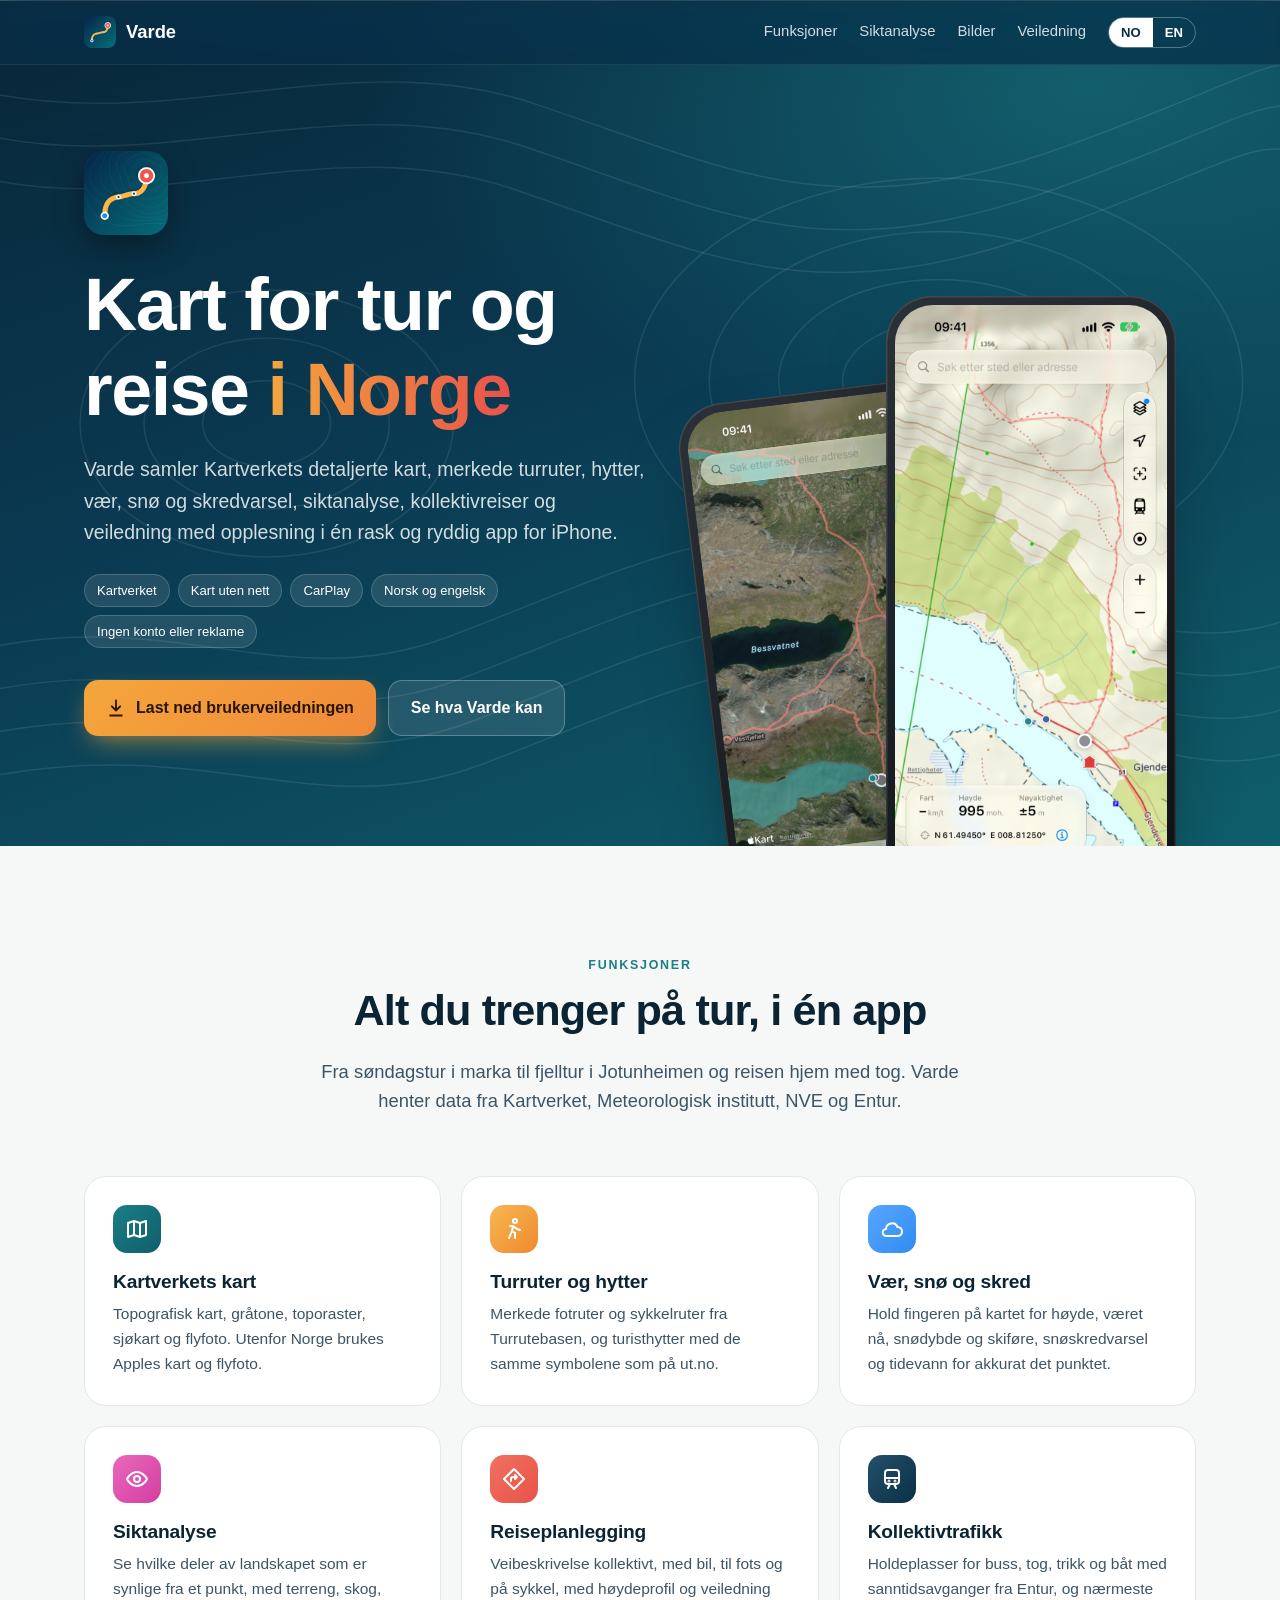
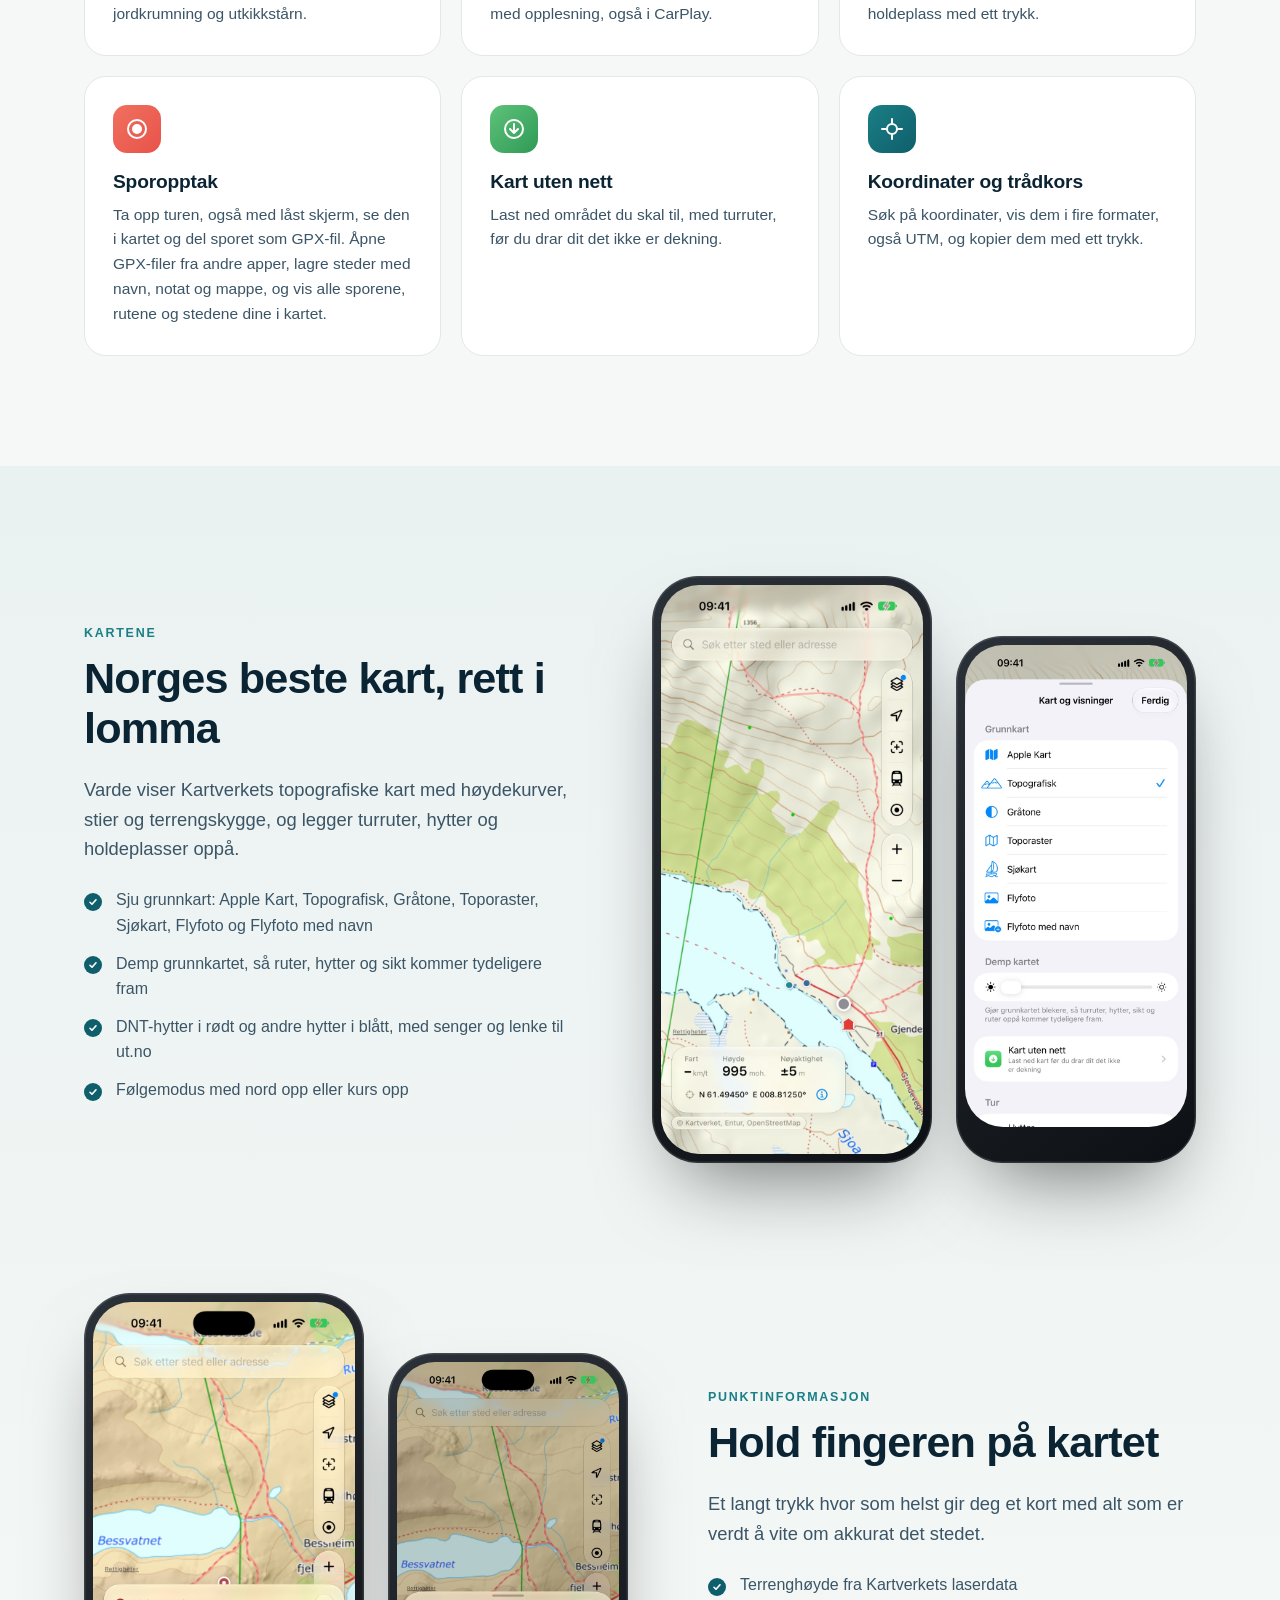
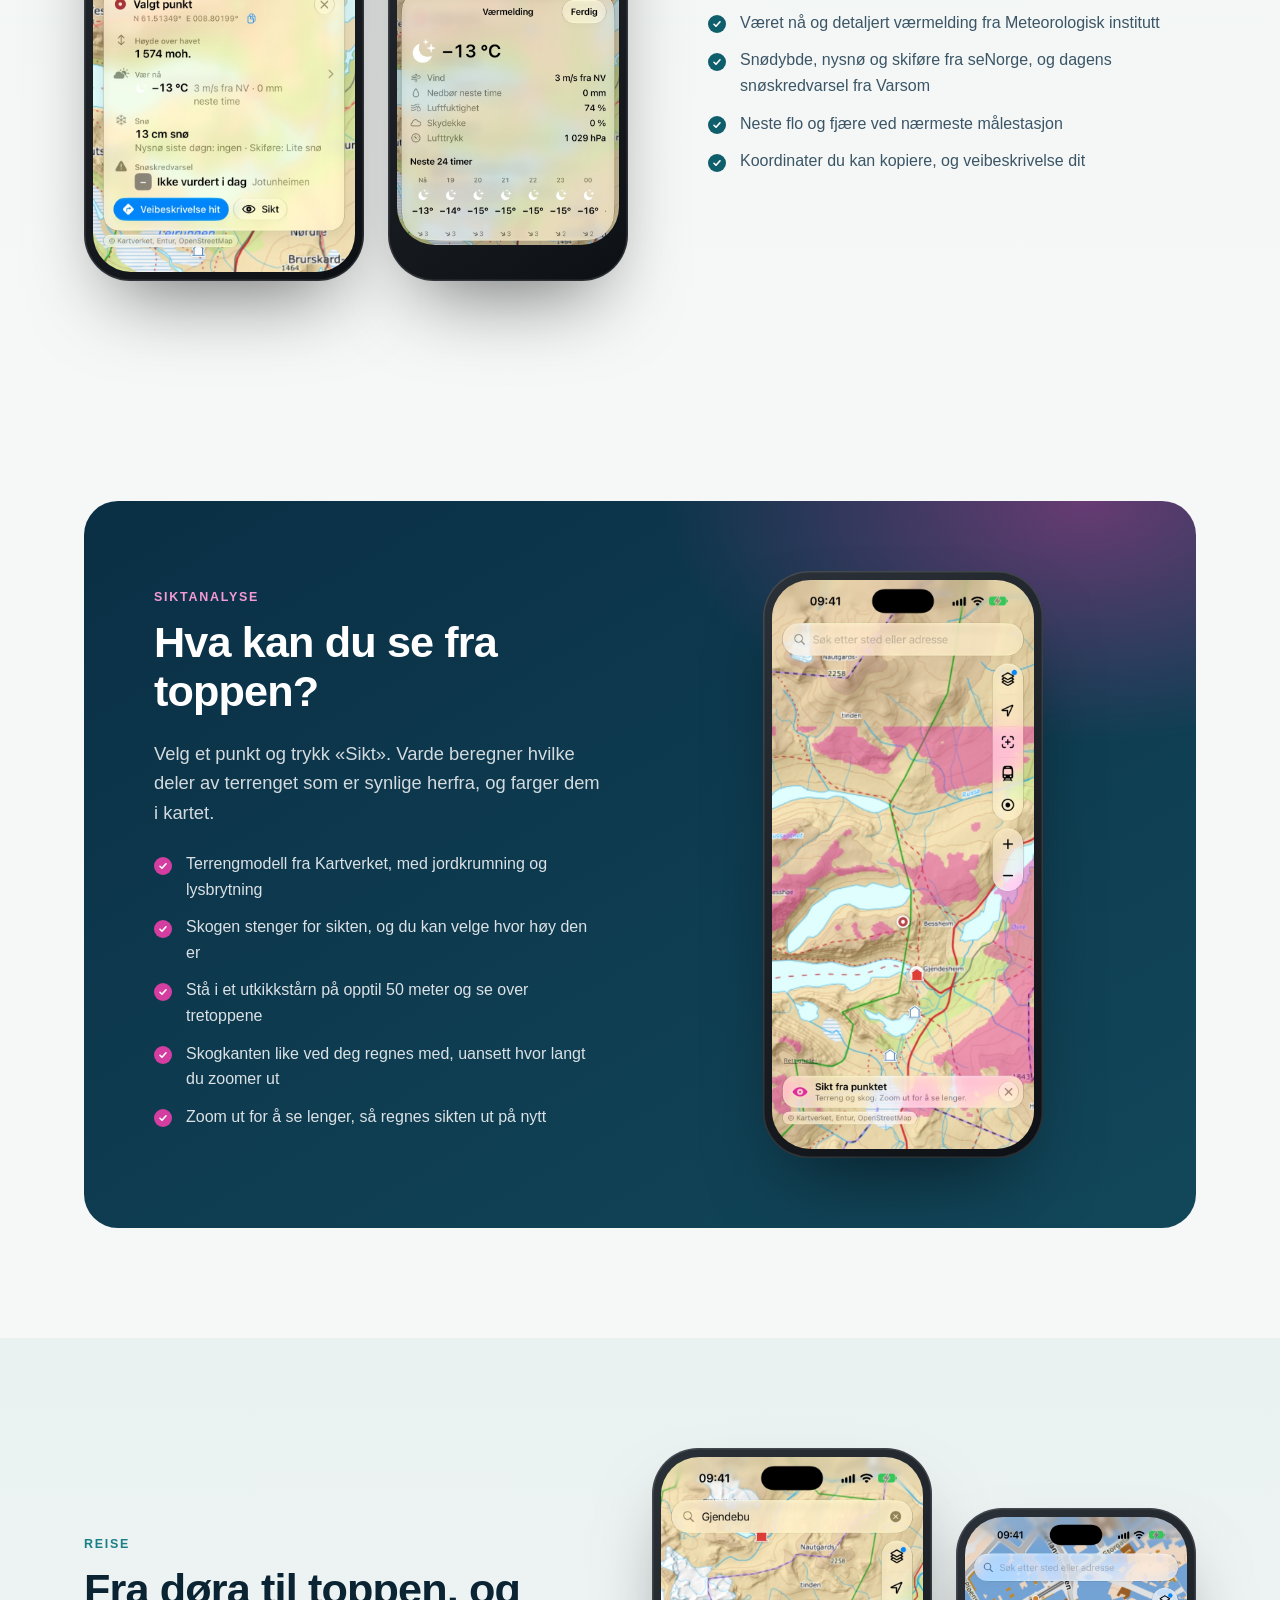
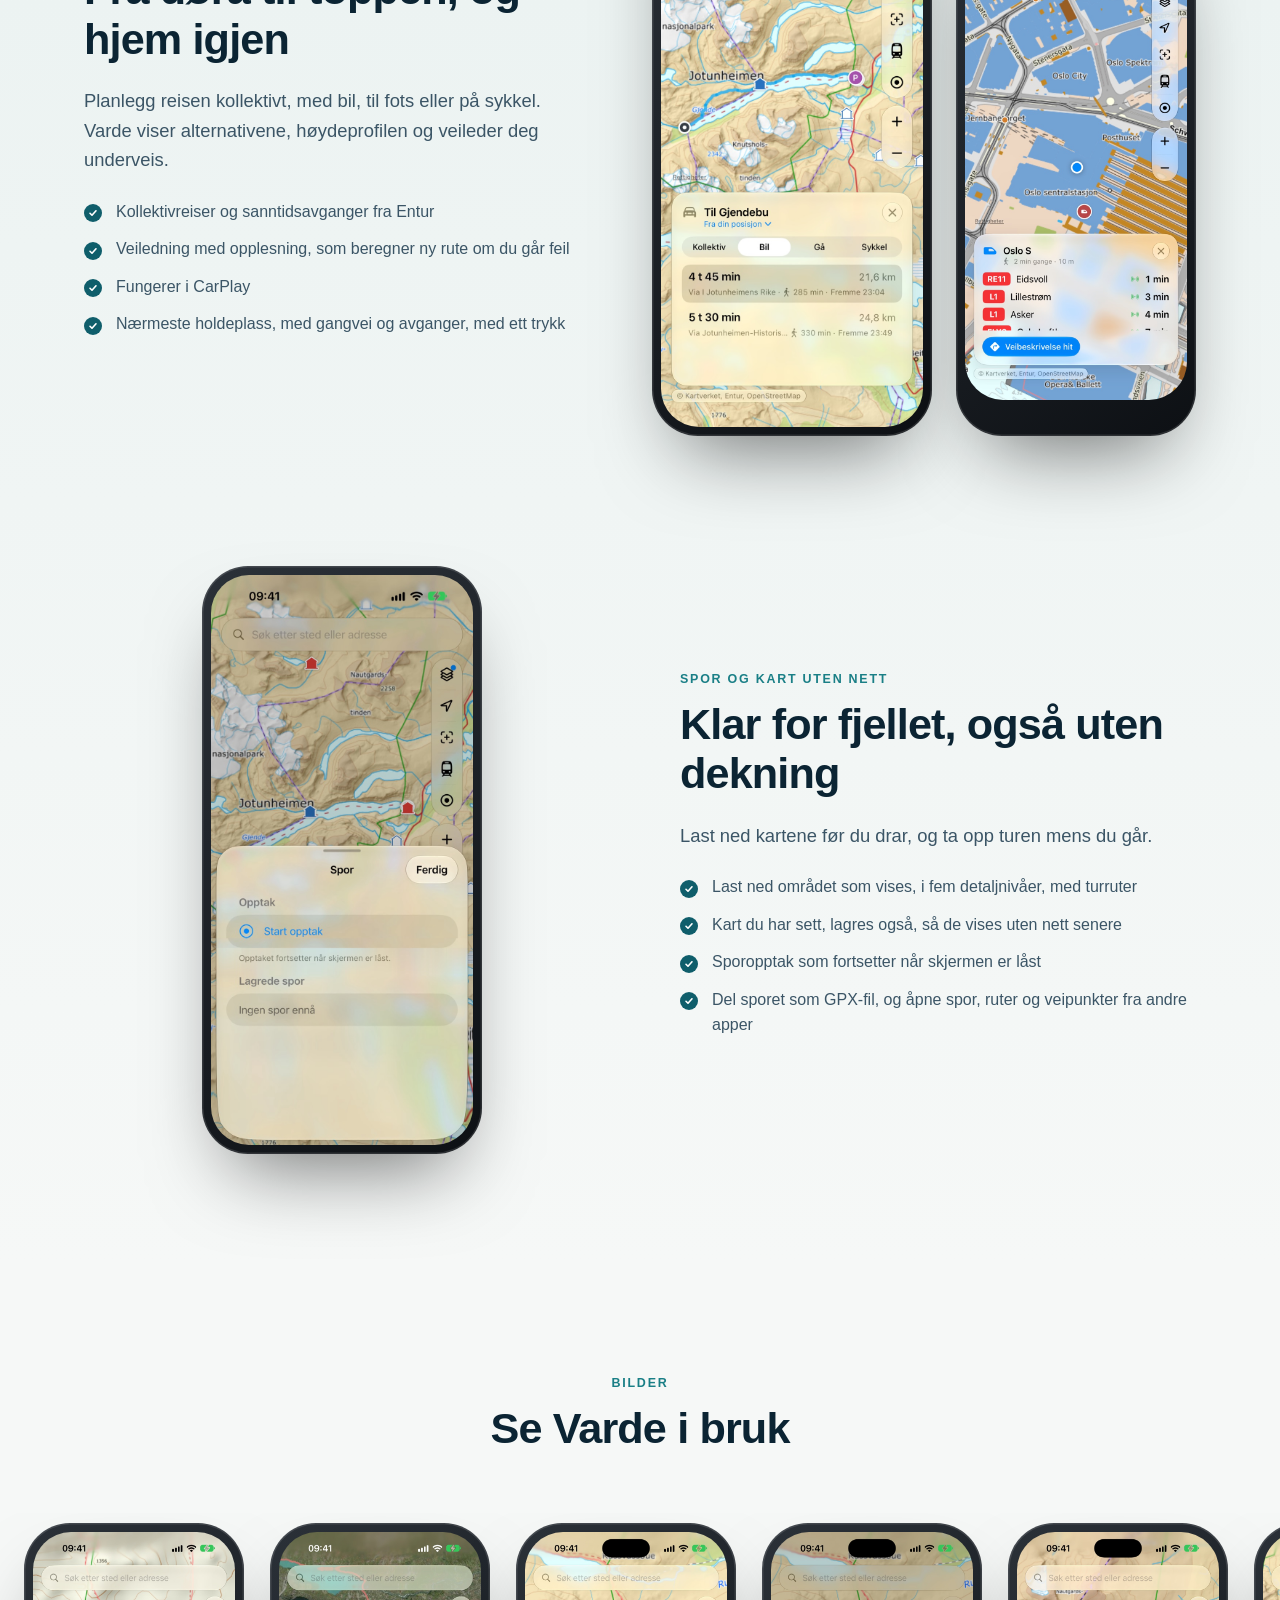
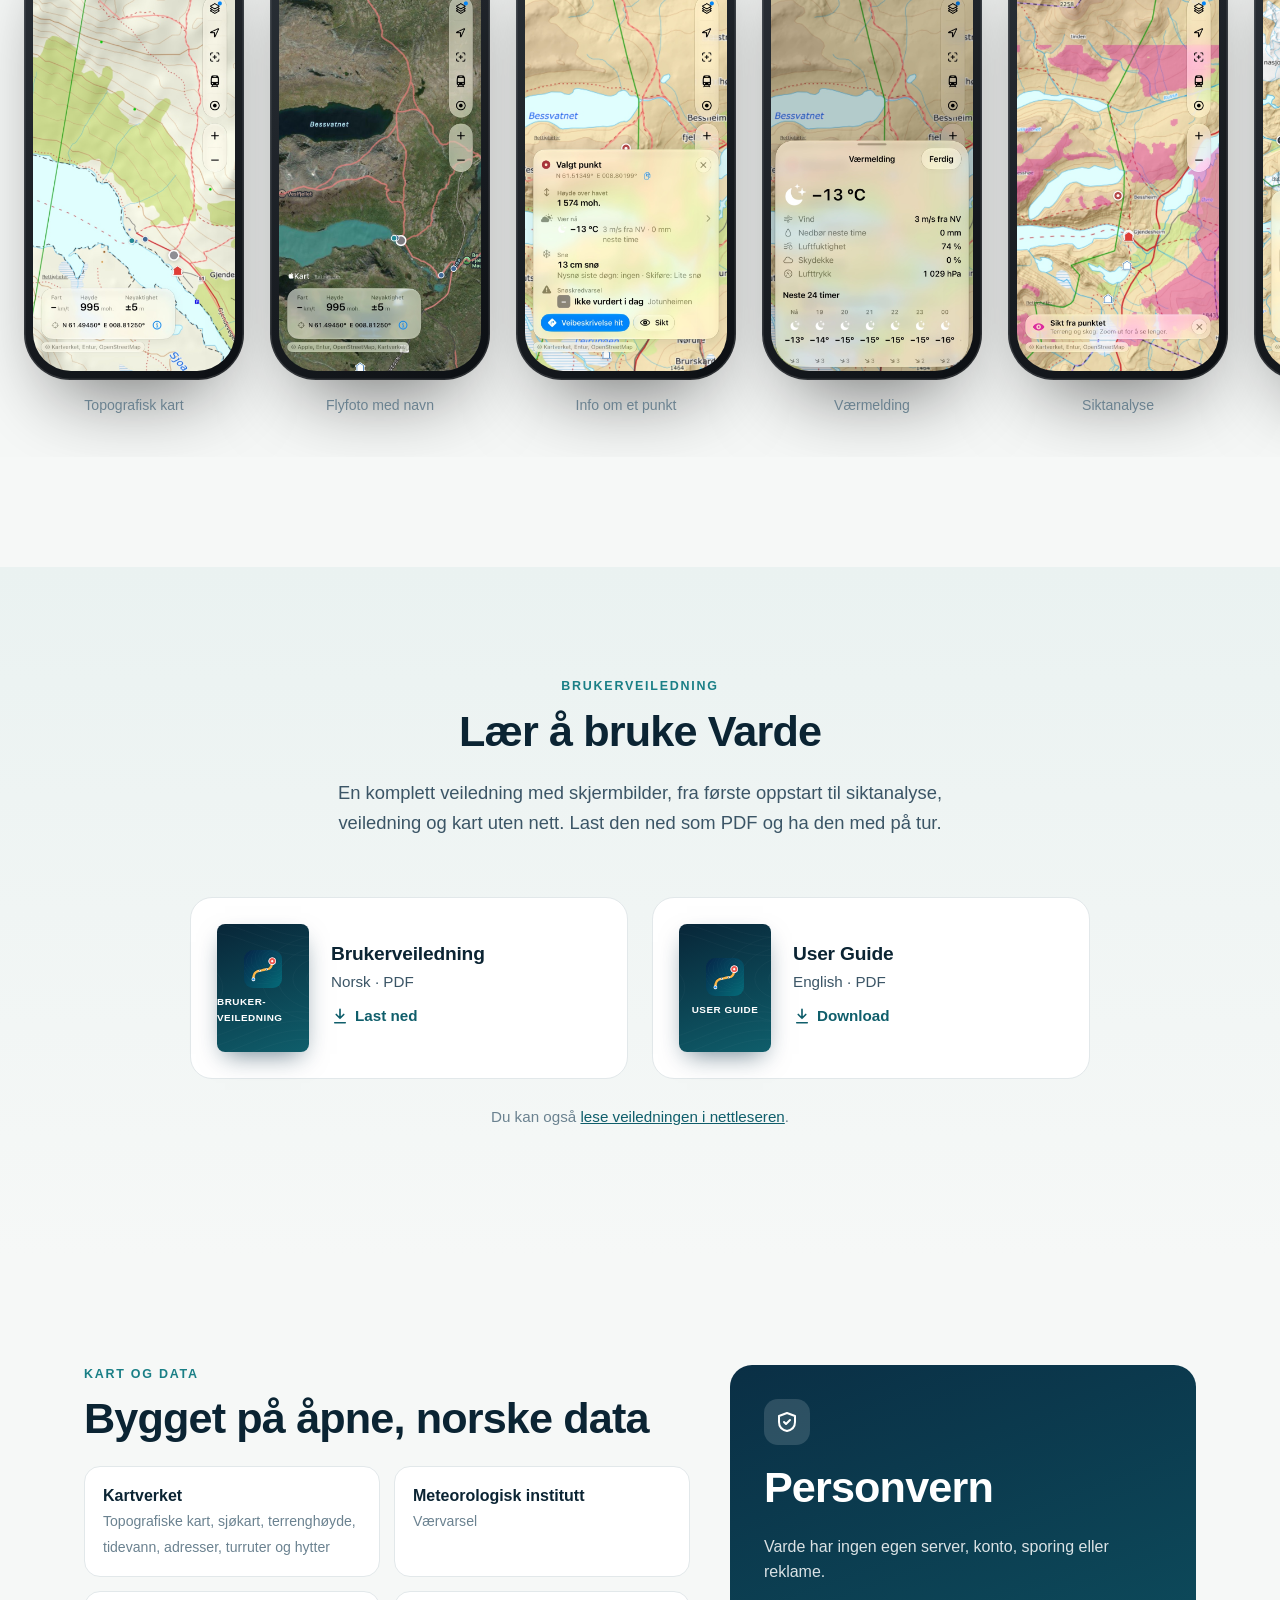
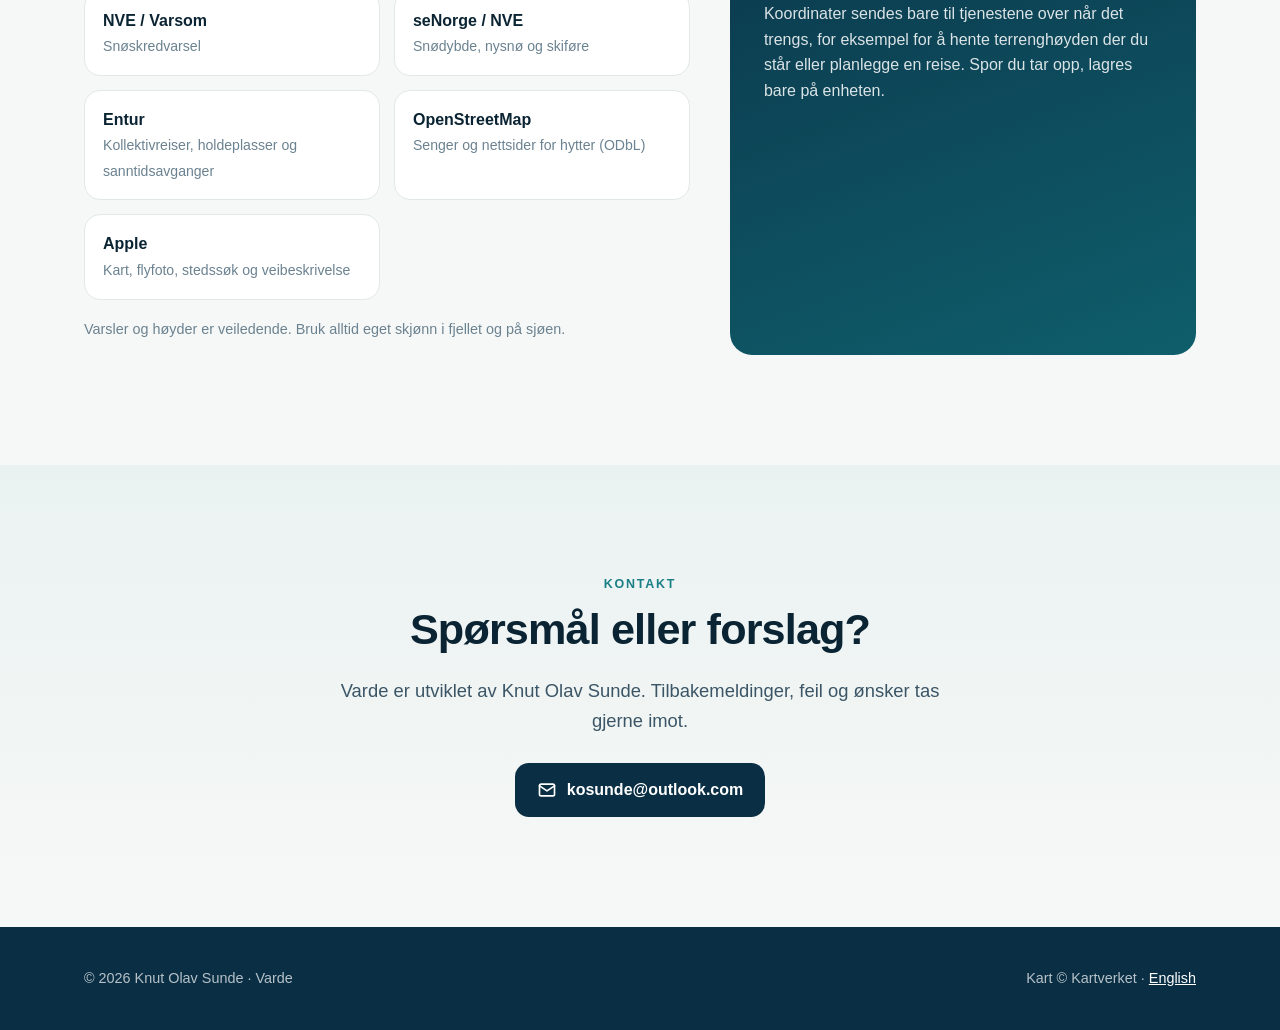
==== commit b249b6ea: "Mine turer, lagrede steder og nye kartlag i veiledningene Kapittel 8 heter nå Mine turer, med spor, " ====
--- a/index.html
+++ b/index.html
@@ -96,7 +96,7 @@
       <div class="feature reveal">
         <div class="ico c-coral"><svg viewBox="0 0 24 24" fill="none" stroke="currentColor" stroke-width="2" stroke-linecap="round" stroke-linejoin="round"><circle cx="12" cy="12" r="9"/><circle cx="12" cy="12" r="4" fill="currentColor"/></svg></div>
         <h3>Sporopptak</h3>
-        <p>Ta opp turen, også med låst skjerm, se den i kartet og del sporet som GPX-fil.</p>
+        <p>Ta opp turen, også med låst skjerm, se den i kartet og del sporet som GPX-fil. Åpne GPX-filer fra andre apper, lagre steder med navn, notat og mappe, og vis alle sporene, rutene og stedene dine i kartet.</p>
       </div>
       <div class="feature reveal">
         <div class="ico c-green"><svg viewBox="0 0 24 24" fill="none" stroke="currentColor" stroke-width="2" stroke-linecap="round" stroke-linejoin="round"><circle cx="12" cy="12" r="9"/><path d="M12 7v9M8 12l4 4 4-4"/></svg></div>
@@ -206,7 +206,7 @@
           <li>Last ned området som vises, i fem detaljnivåer, med turruter</li>
           <li>Kart du har sett, lagres også, så de vises uten nett senere</li>
           <li>Sporopptak som fortsetter når skjermen er låst</li>
-          <li>Del sporet som GPX-fil med andre apper og tjenester</li>
+          <li>Del sporet som GPX-fil, og åpne spor, ruter og veipunkter fra andre apper</li>
         </ul>
       </div>
       <div class="showcase-media">
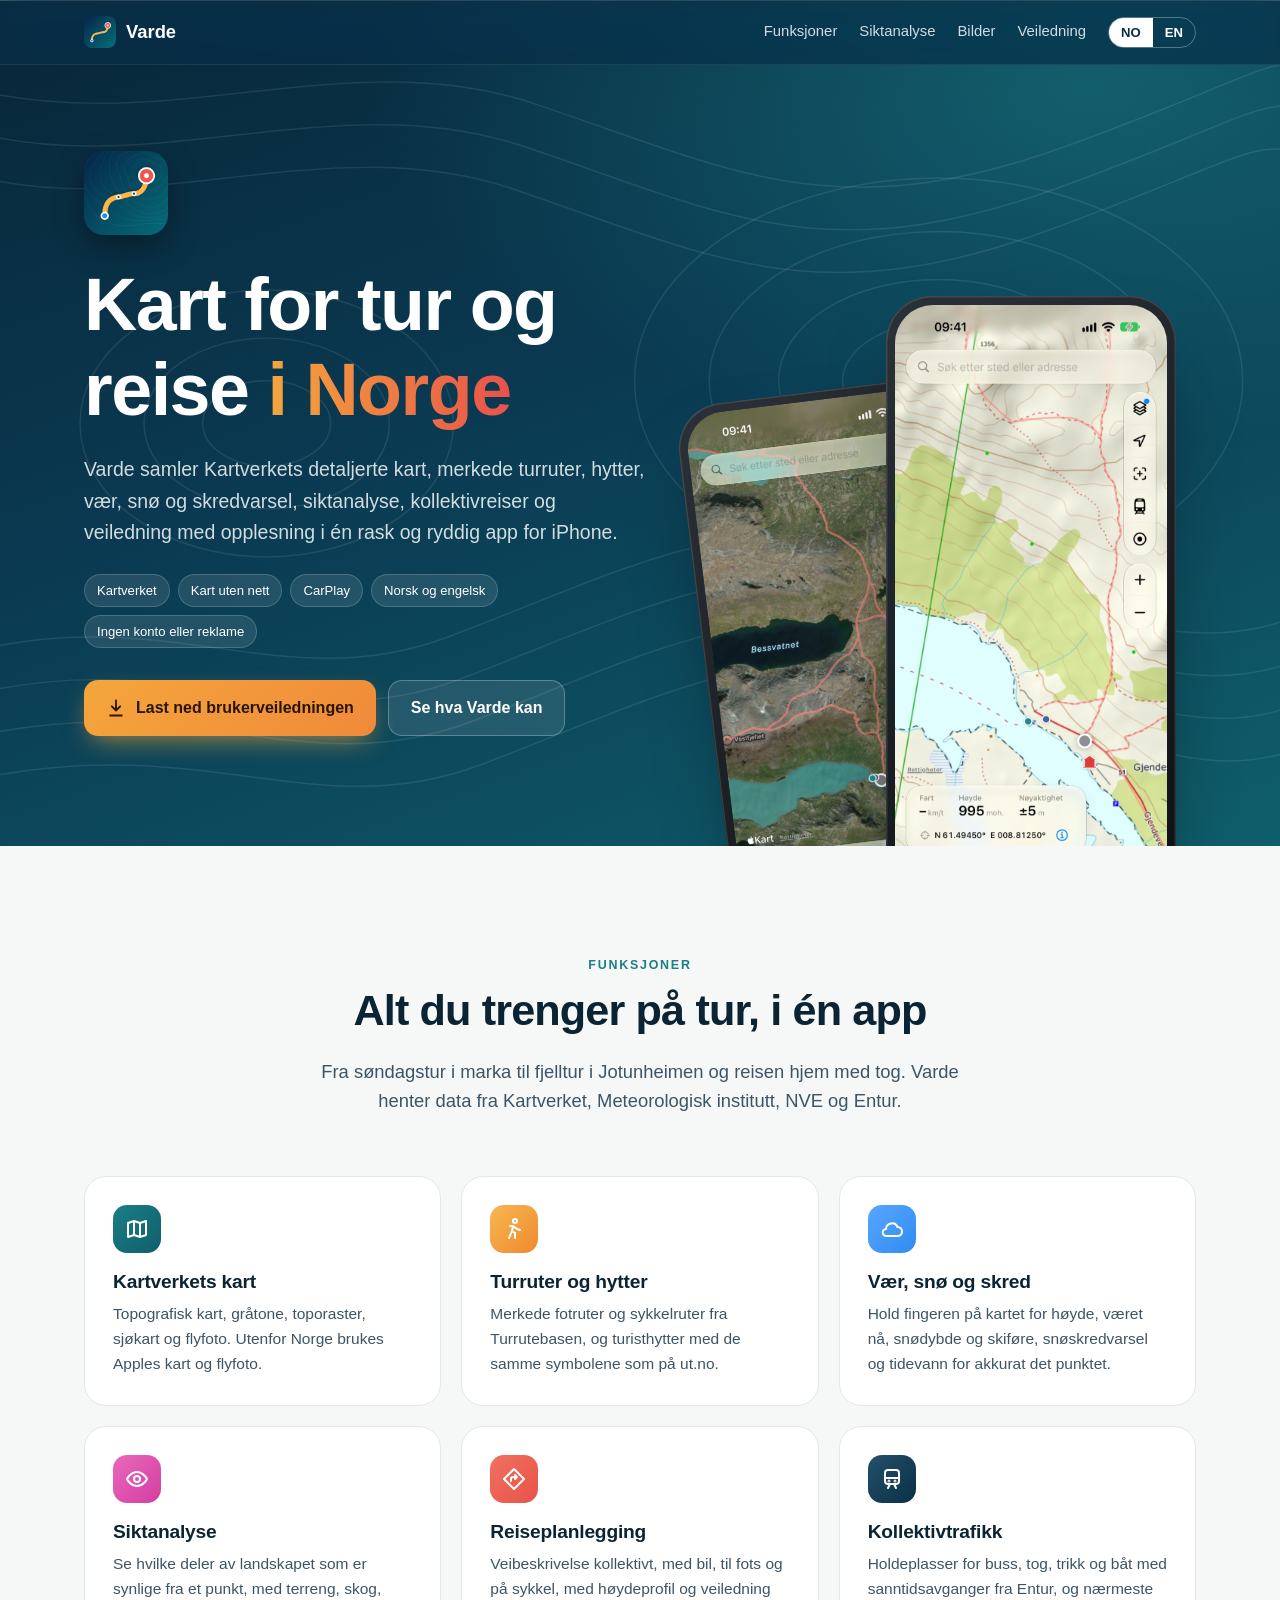
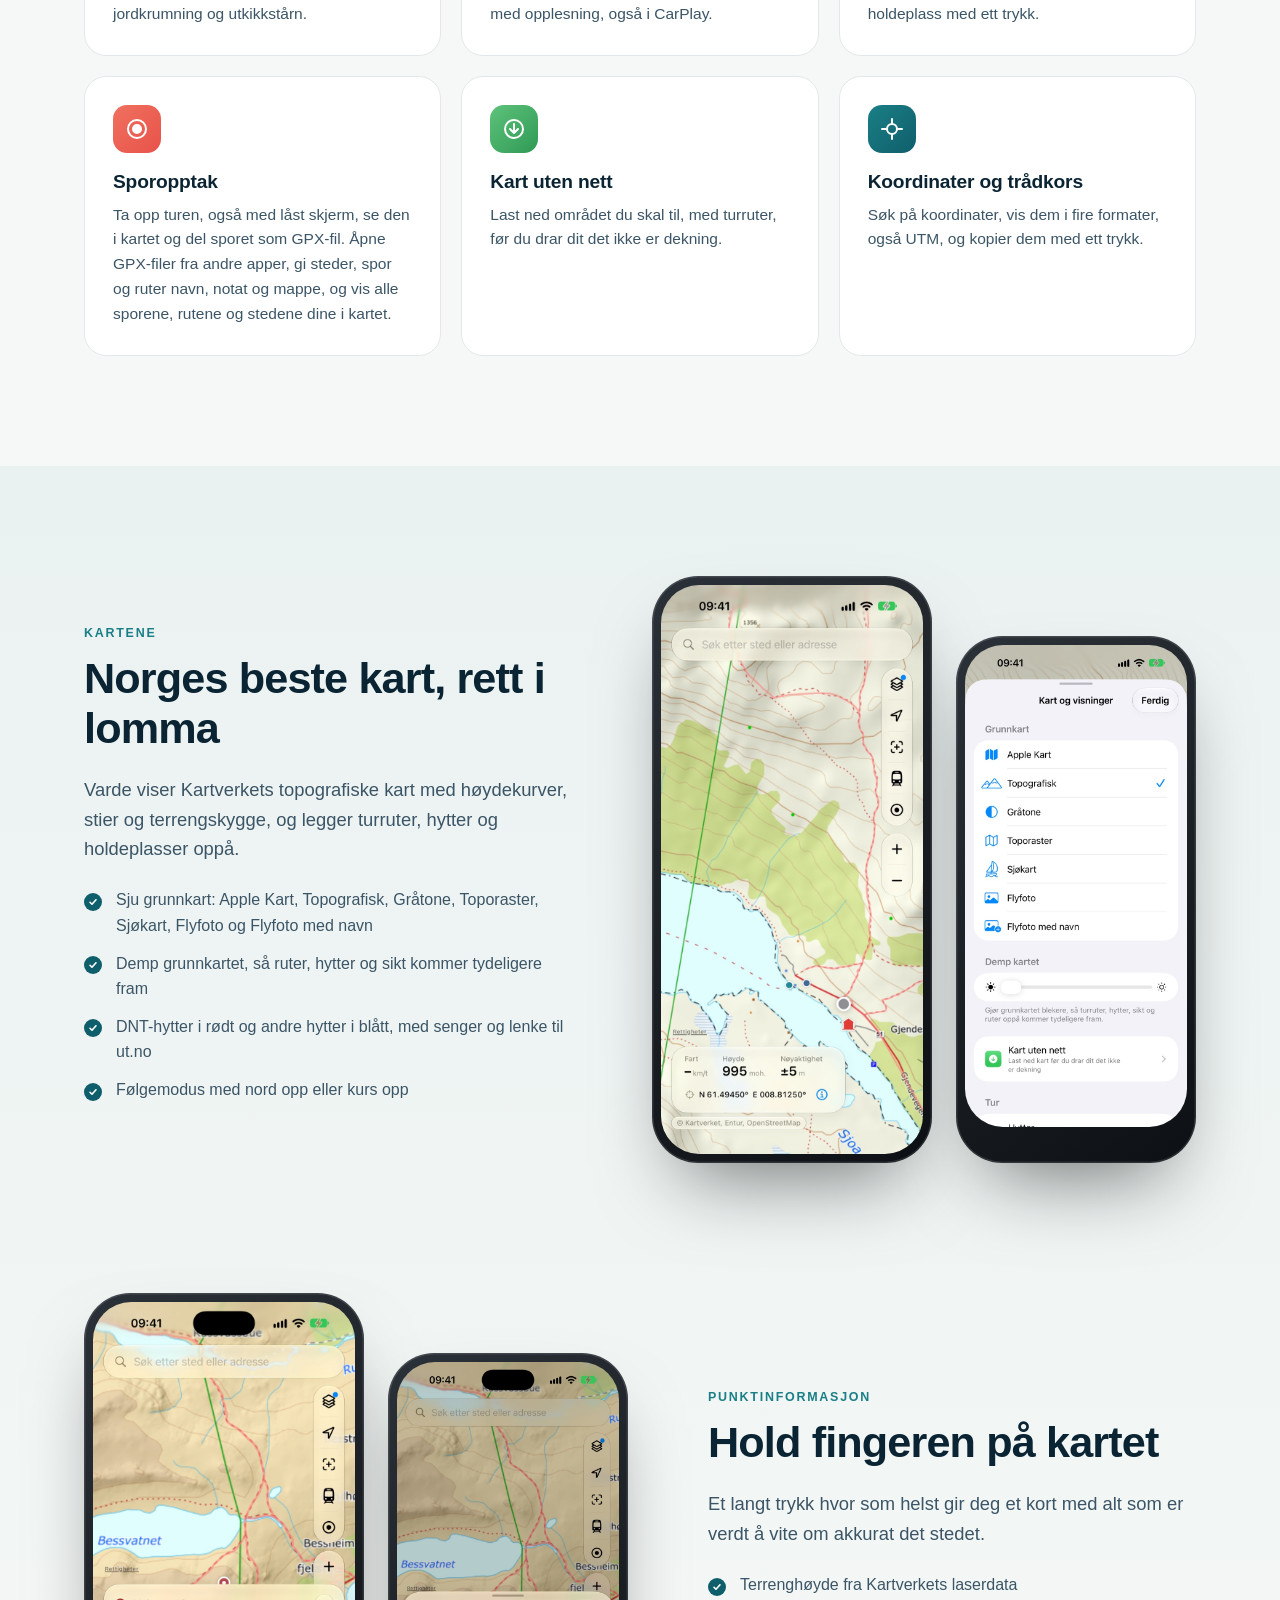
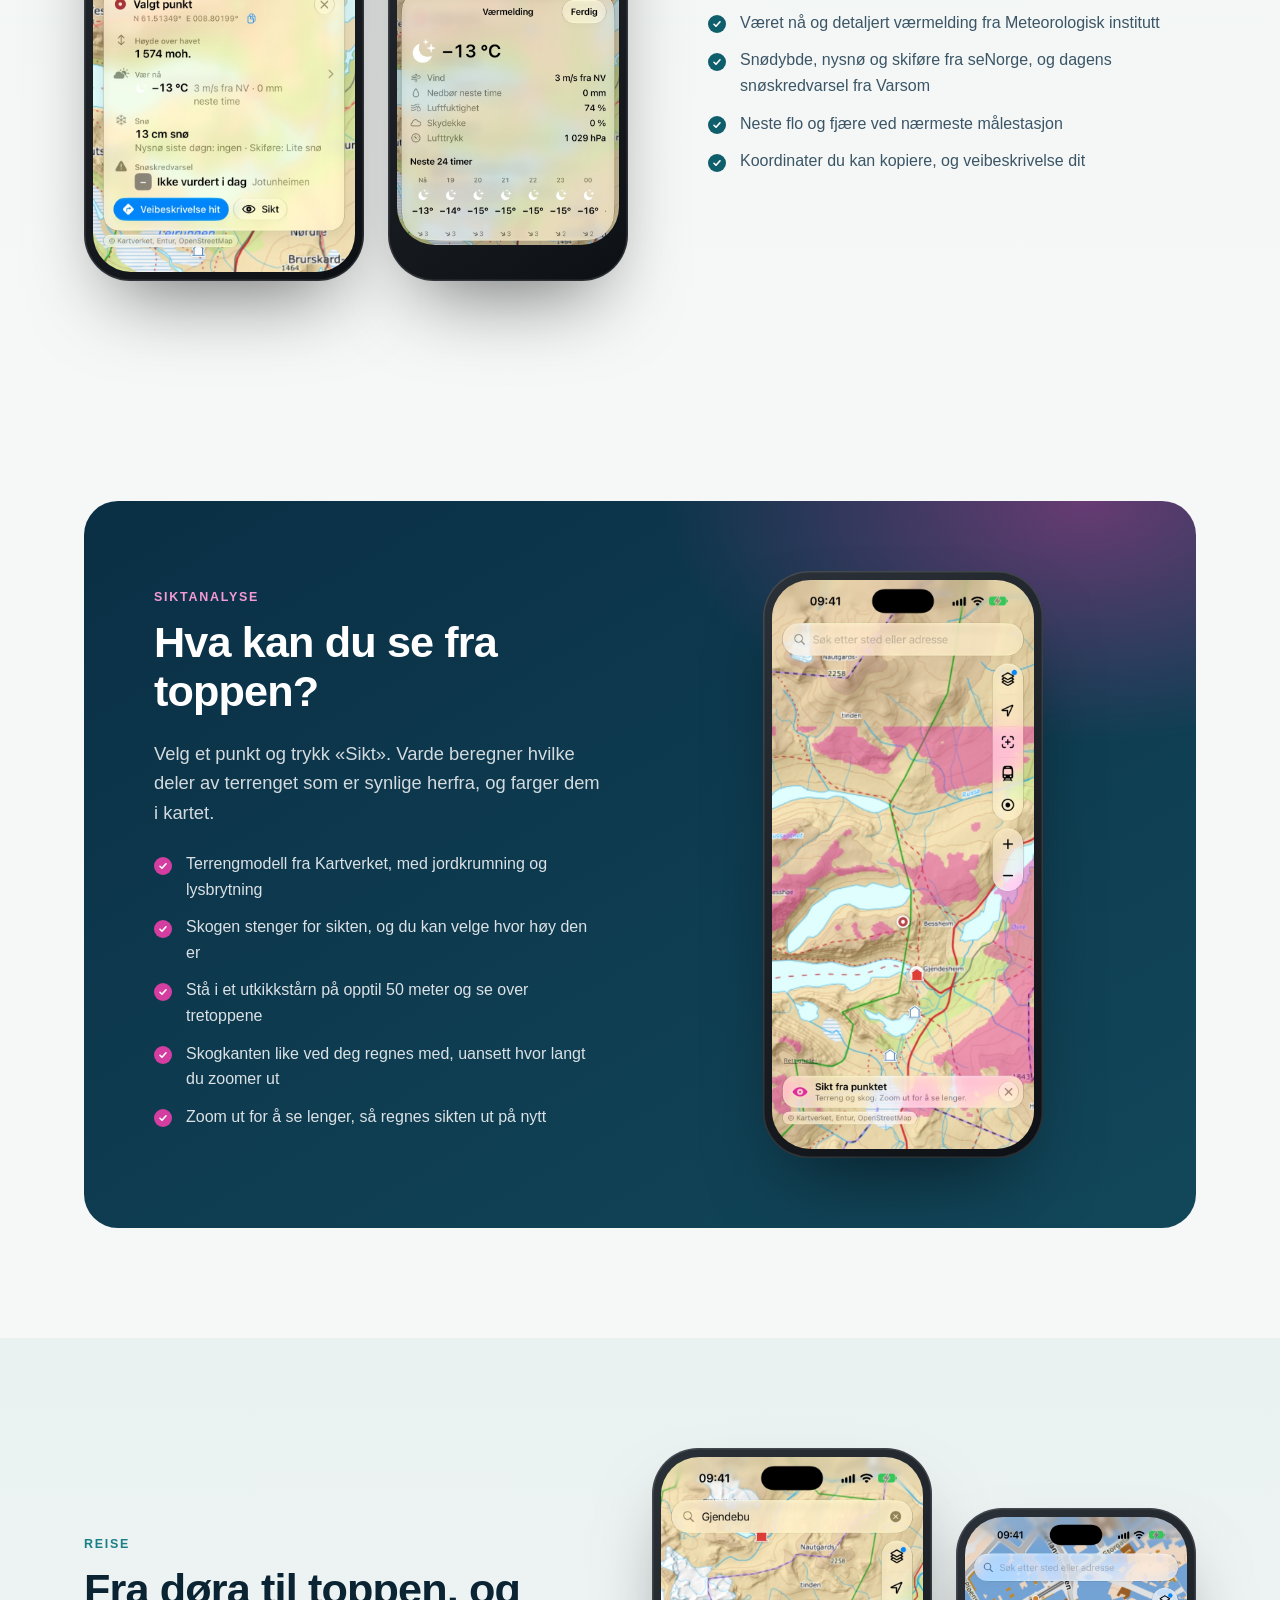
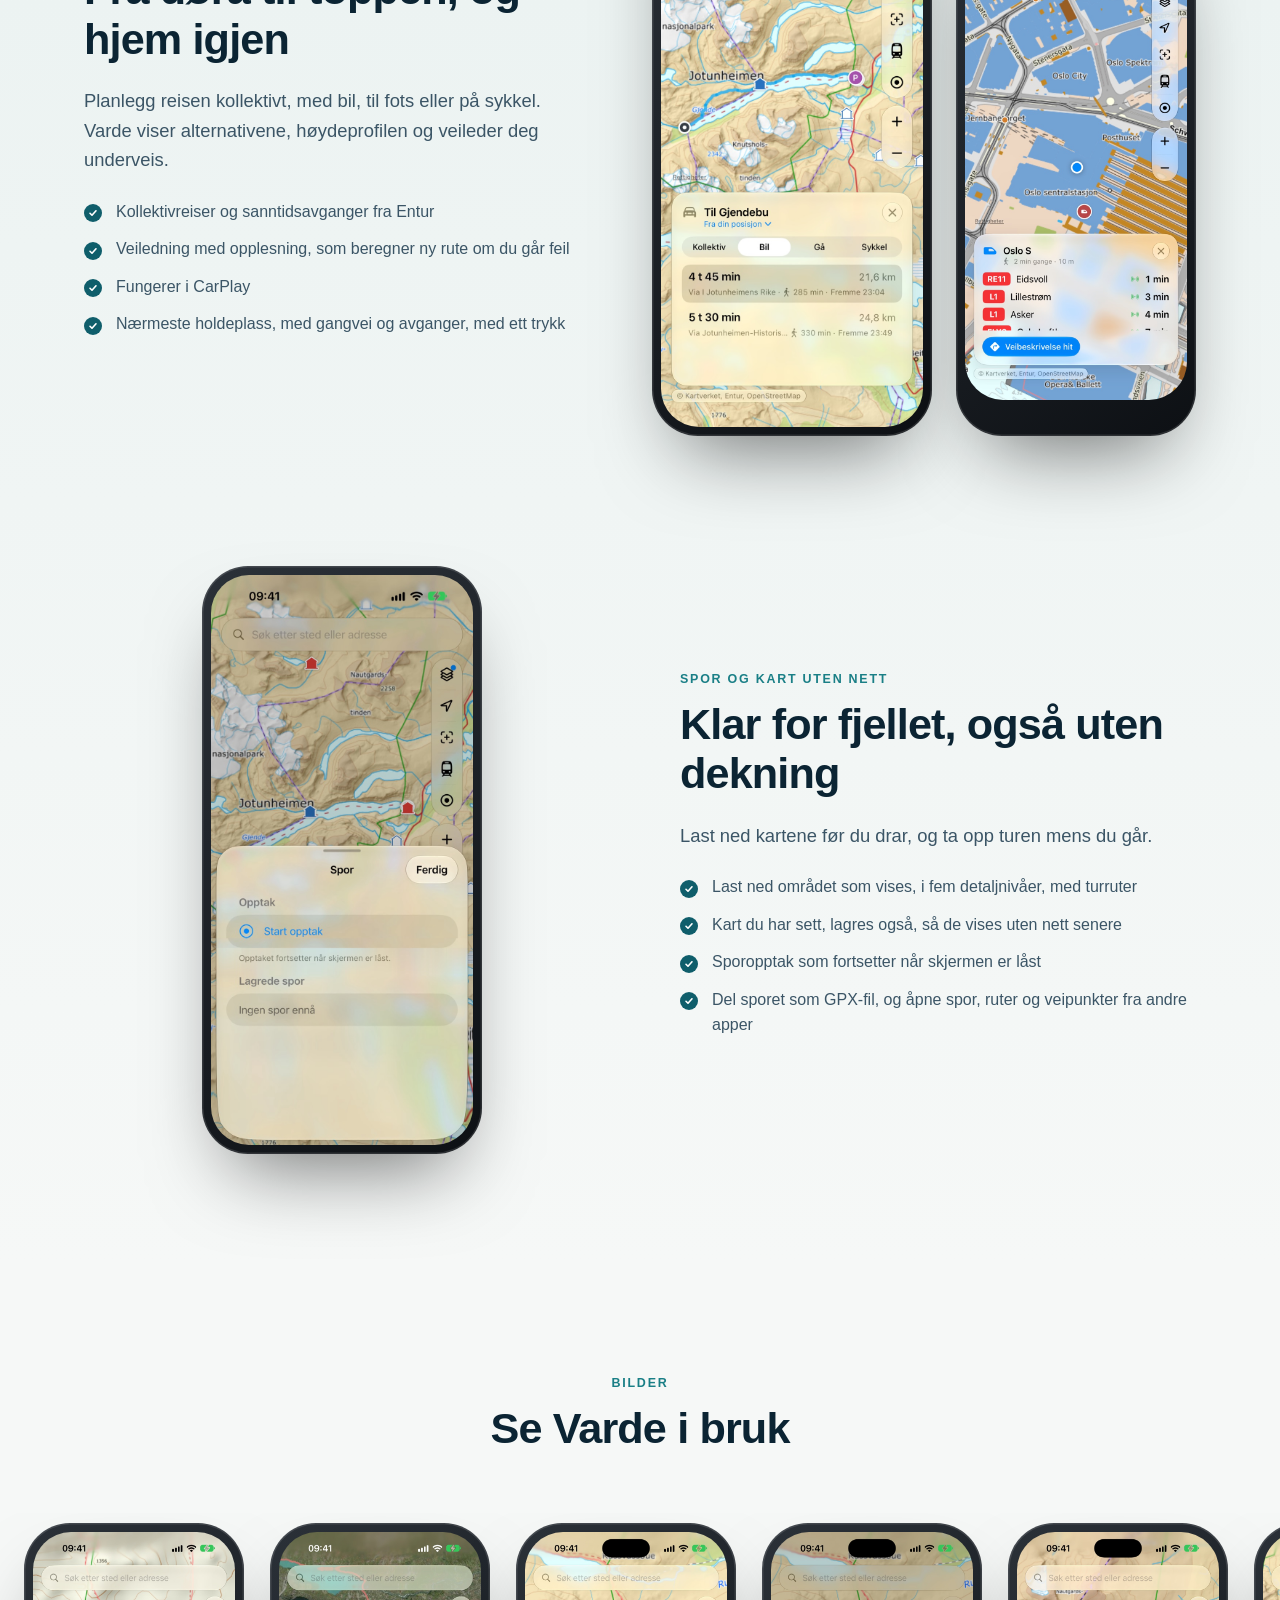
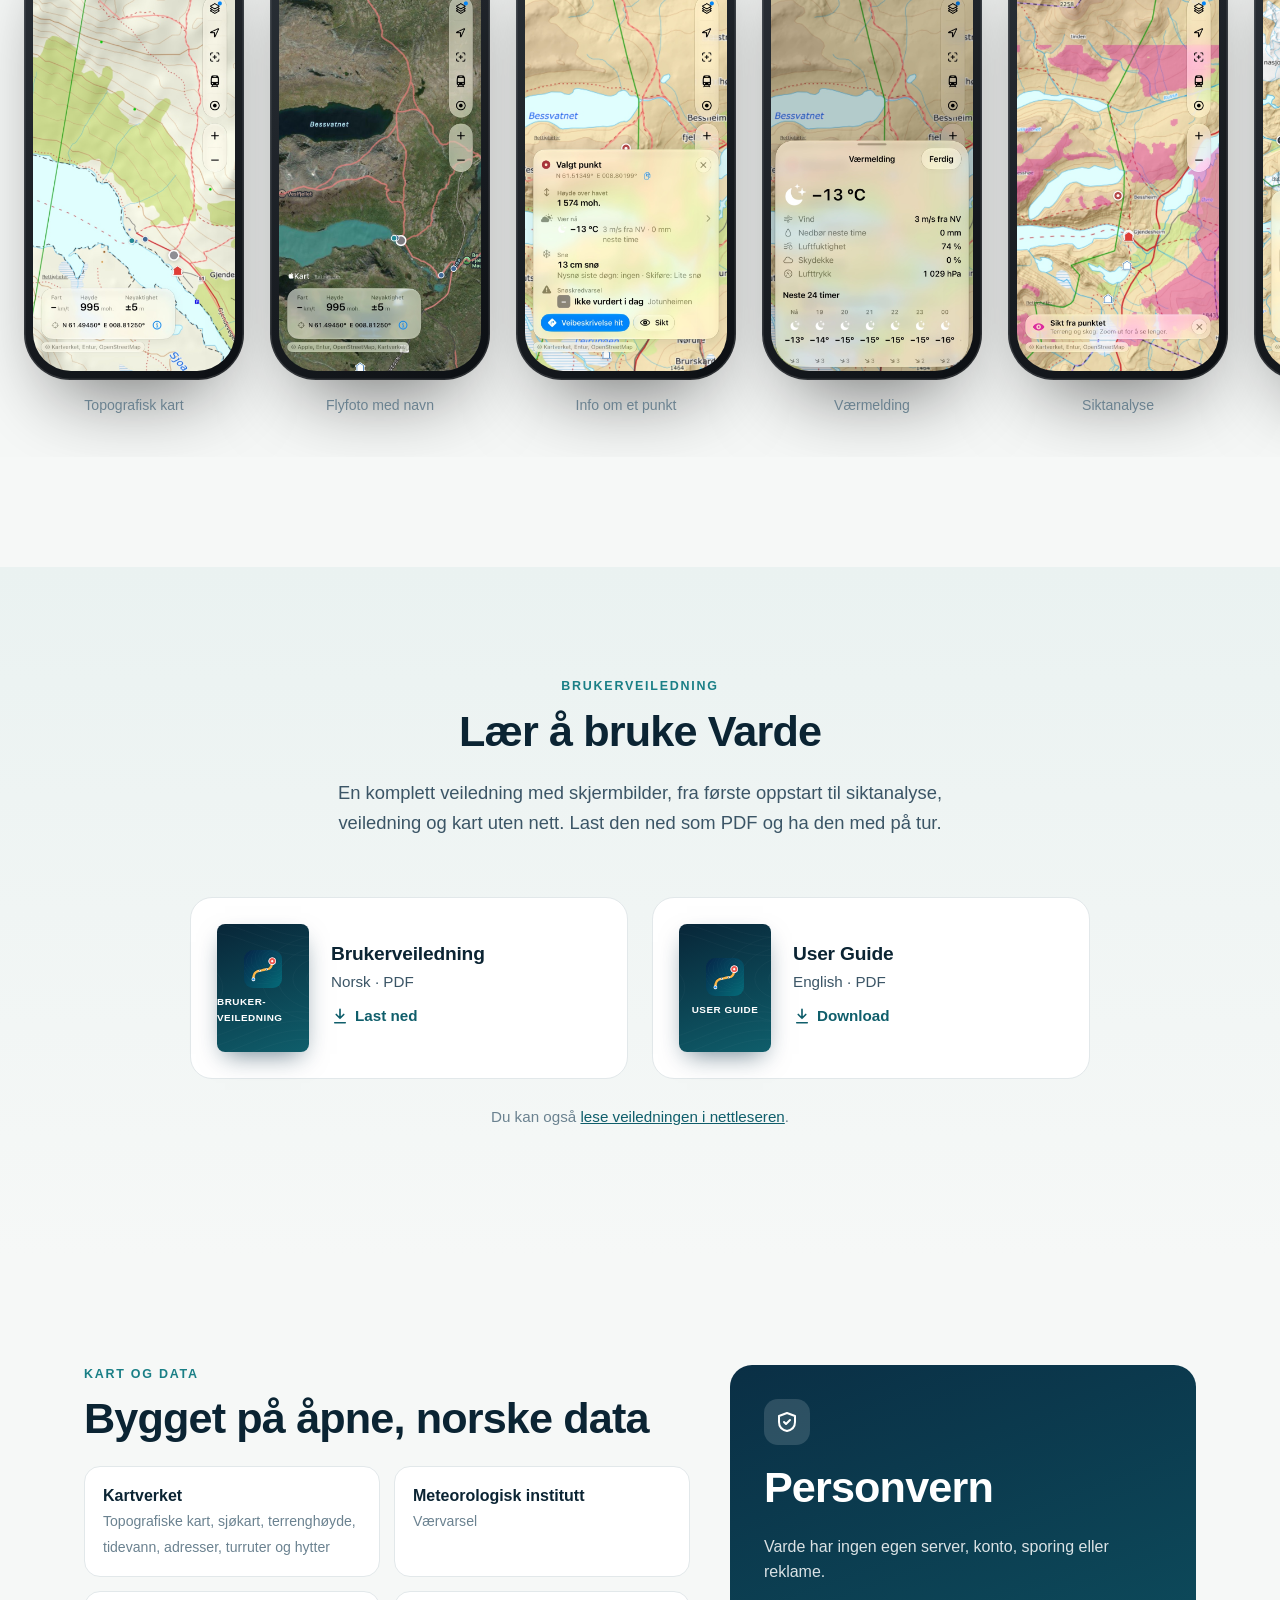
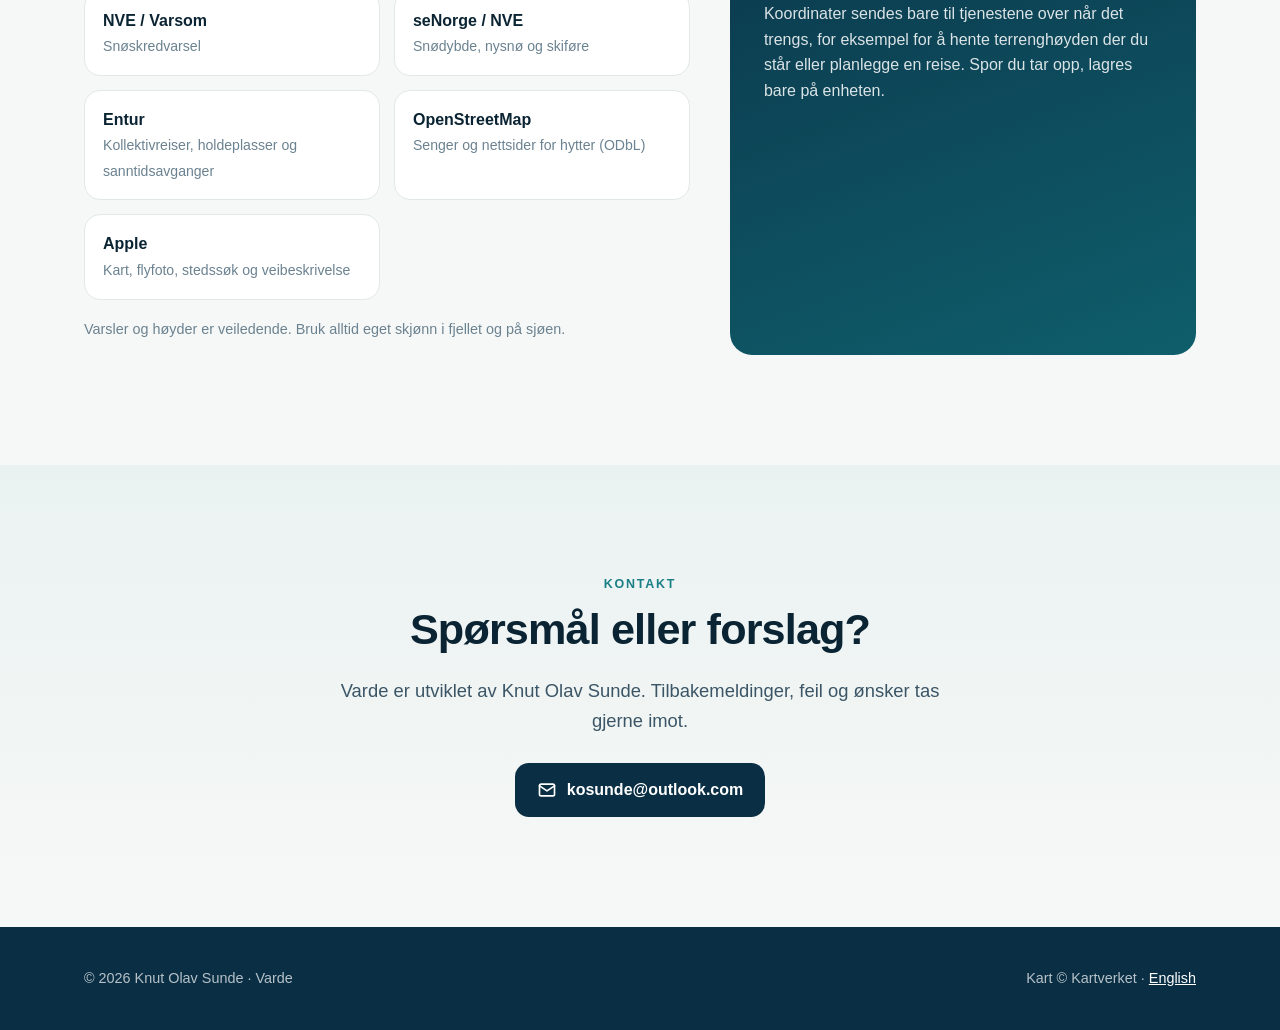
==== commit 86053a7a: "Navn, notat og mappe for spor og ruter i veiledningene Co-Authored-By: Claude Opus 5.5 <noreply@anth" ====
--- a/index.html
+++ b/index.html
@@ -96,7 +96,7 @@
       <div class="feature reveal">
         <div class="ico c-coral"><svg viewBox="0 0 24 24" fill="none" stroke="currentColor" stroke-width="2" stroke-linecap="round" stroke-linejoin="round"><circle cx="12" cy="12" r="9"/><circle cx="12" cy="12" r="4" fill="currentColor"/></svg></div>
         <h3>Sporopptak</h3>
-        <p>Ta opp turen, også med låst skjerm, se den i kartet og del sporet som GPX-fil. Åpne GPX-filer fra andre apper, lagre steder med navn, notat og mappe, og vis alle sporene, rutene og stedene dine i kartet.</p>
+        <p>Ta opp turen, også med låst skjerm, se den i kartet og del sporet som GPX-fil. Åpne GPX-filer fra andre apper, gi steder, spor og ruter navn, notat og mappe, og vis alle sporene, rutene og stedene dine i kartet.</p>
       </div>
       <div class="feature reveal">
         <div class="ico c-green"><svg viewBox="0 0 24 24" fill="none" stroke="currentColor" stroke-width="2" stroke-linecap="round" stroke-linejoin="round"><circle cx="12" cy="12" r="9"/><path d="M12 7v9M8 12l4 4 4-4"/></svg></div>
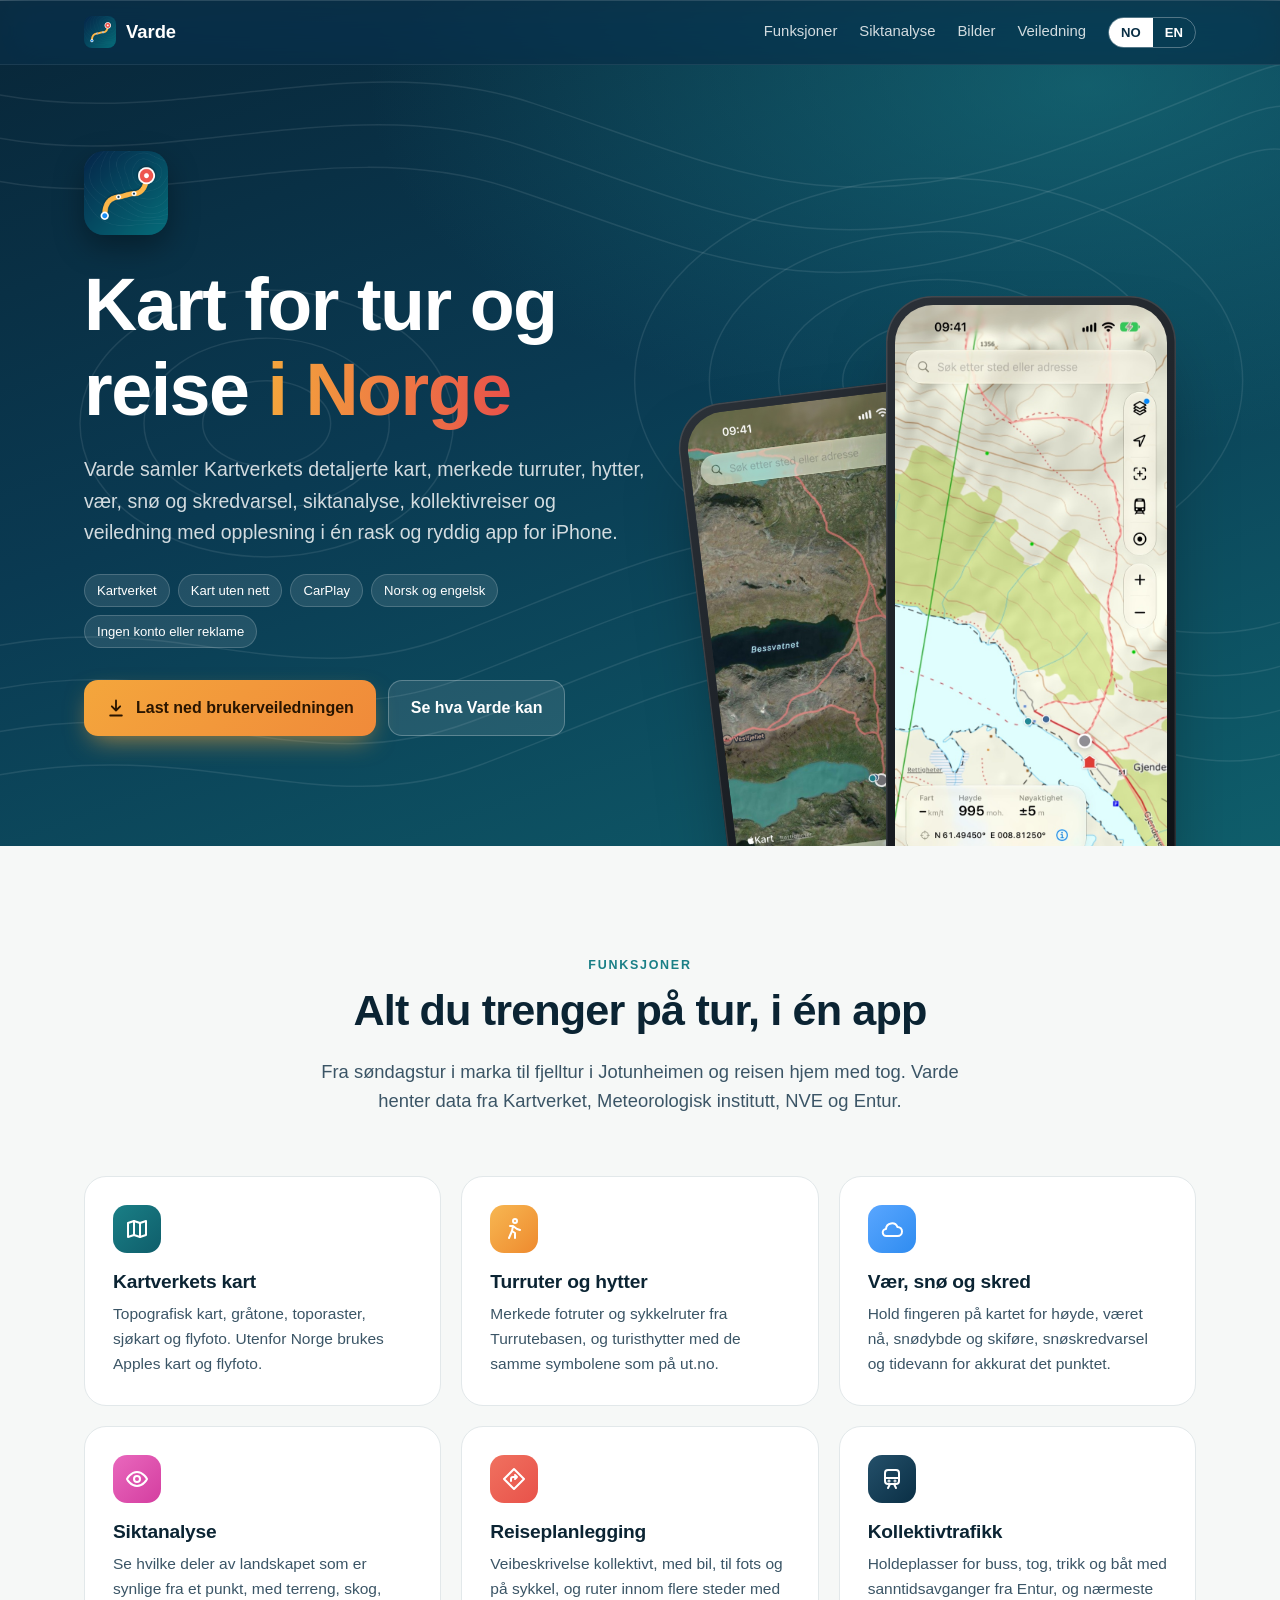
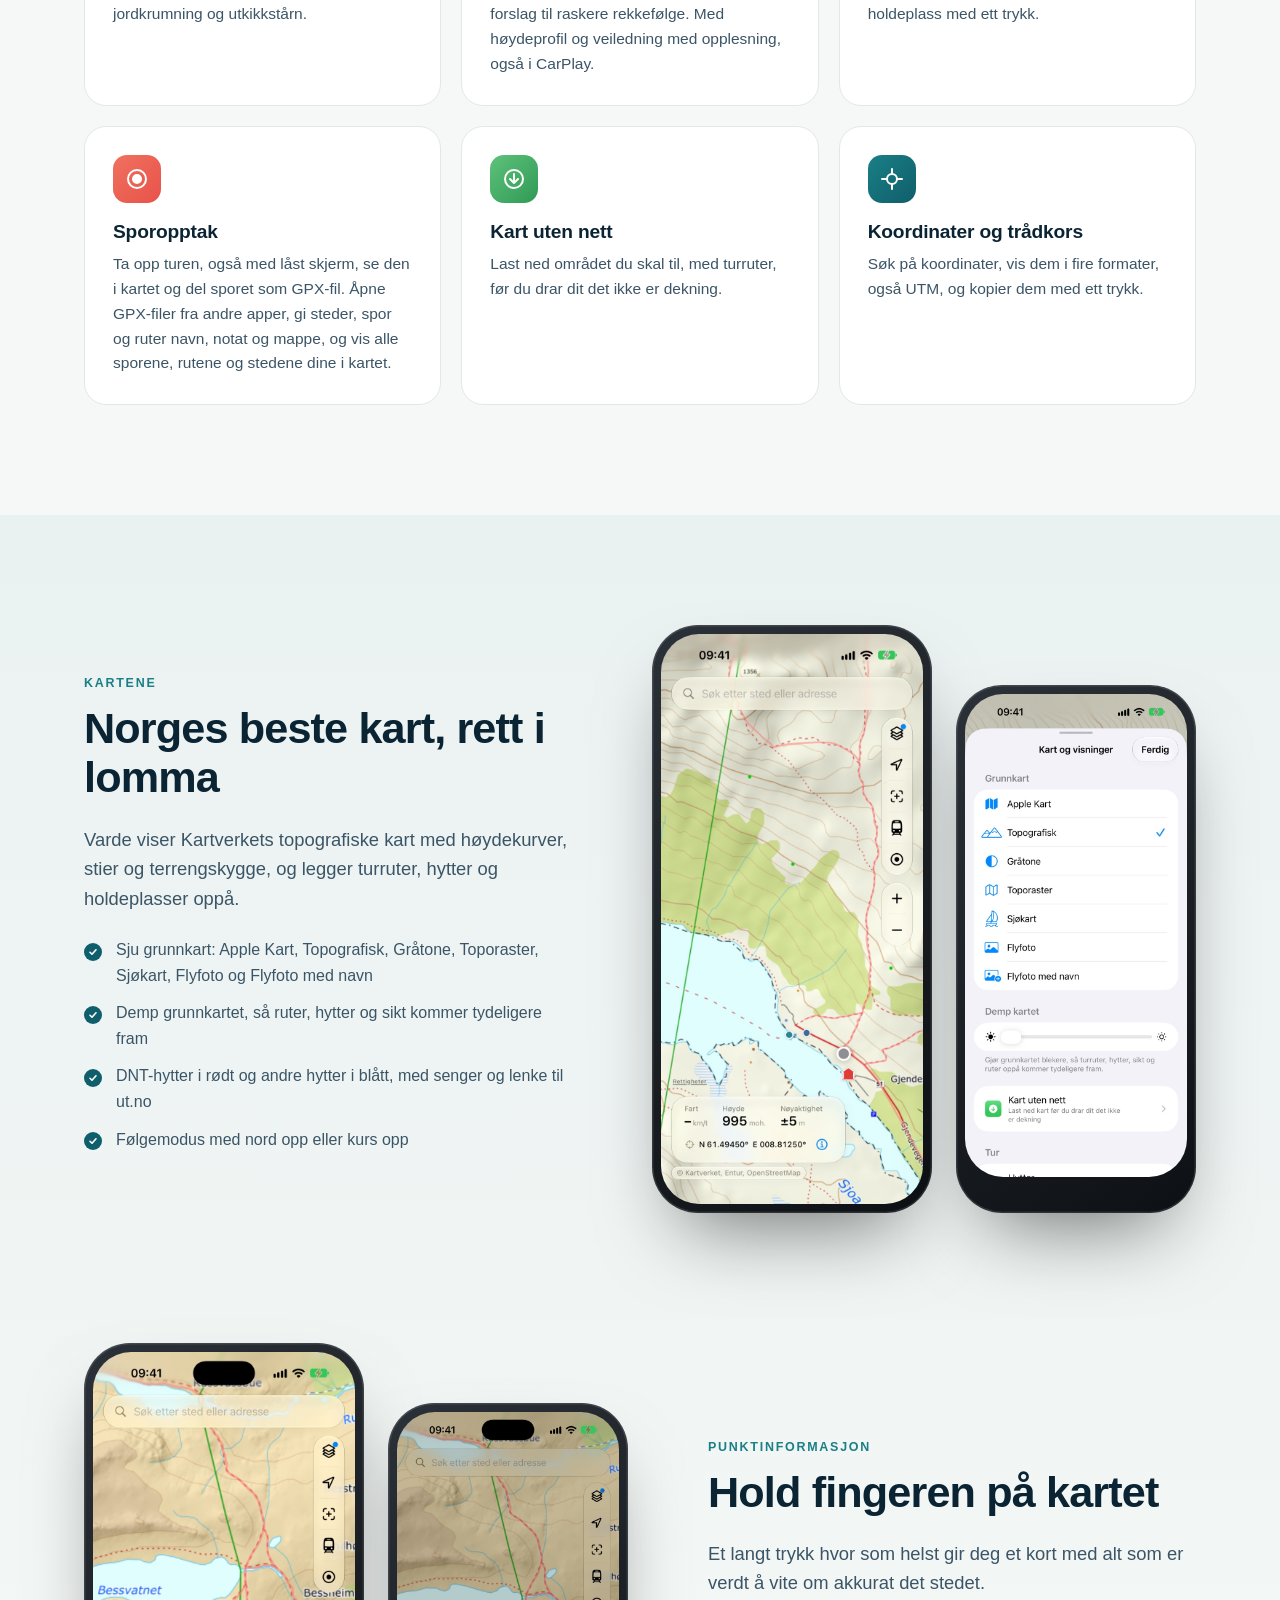
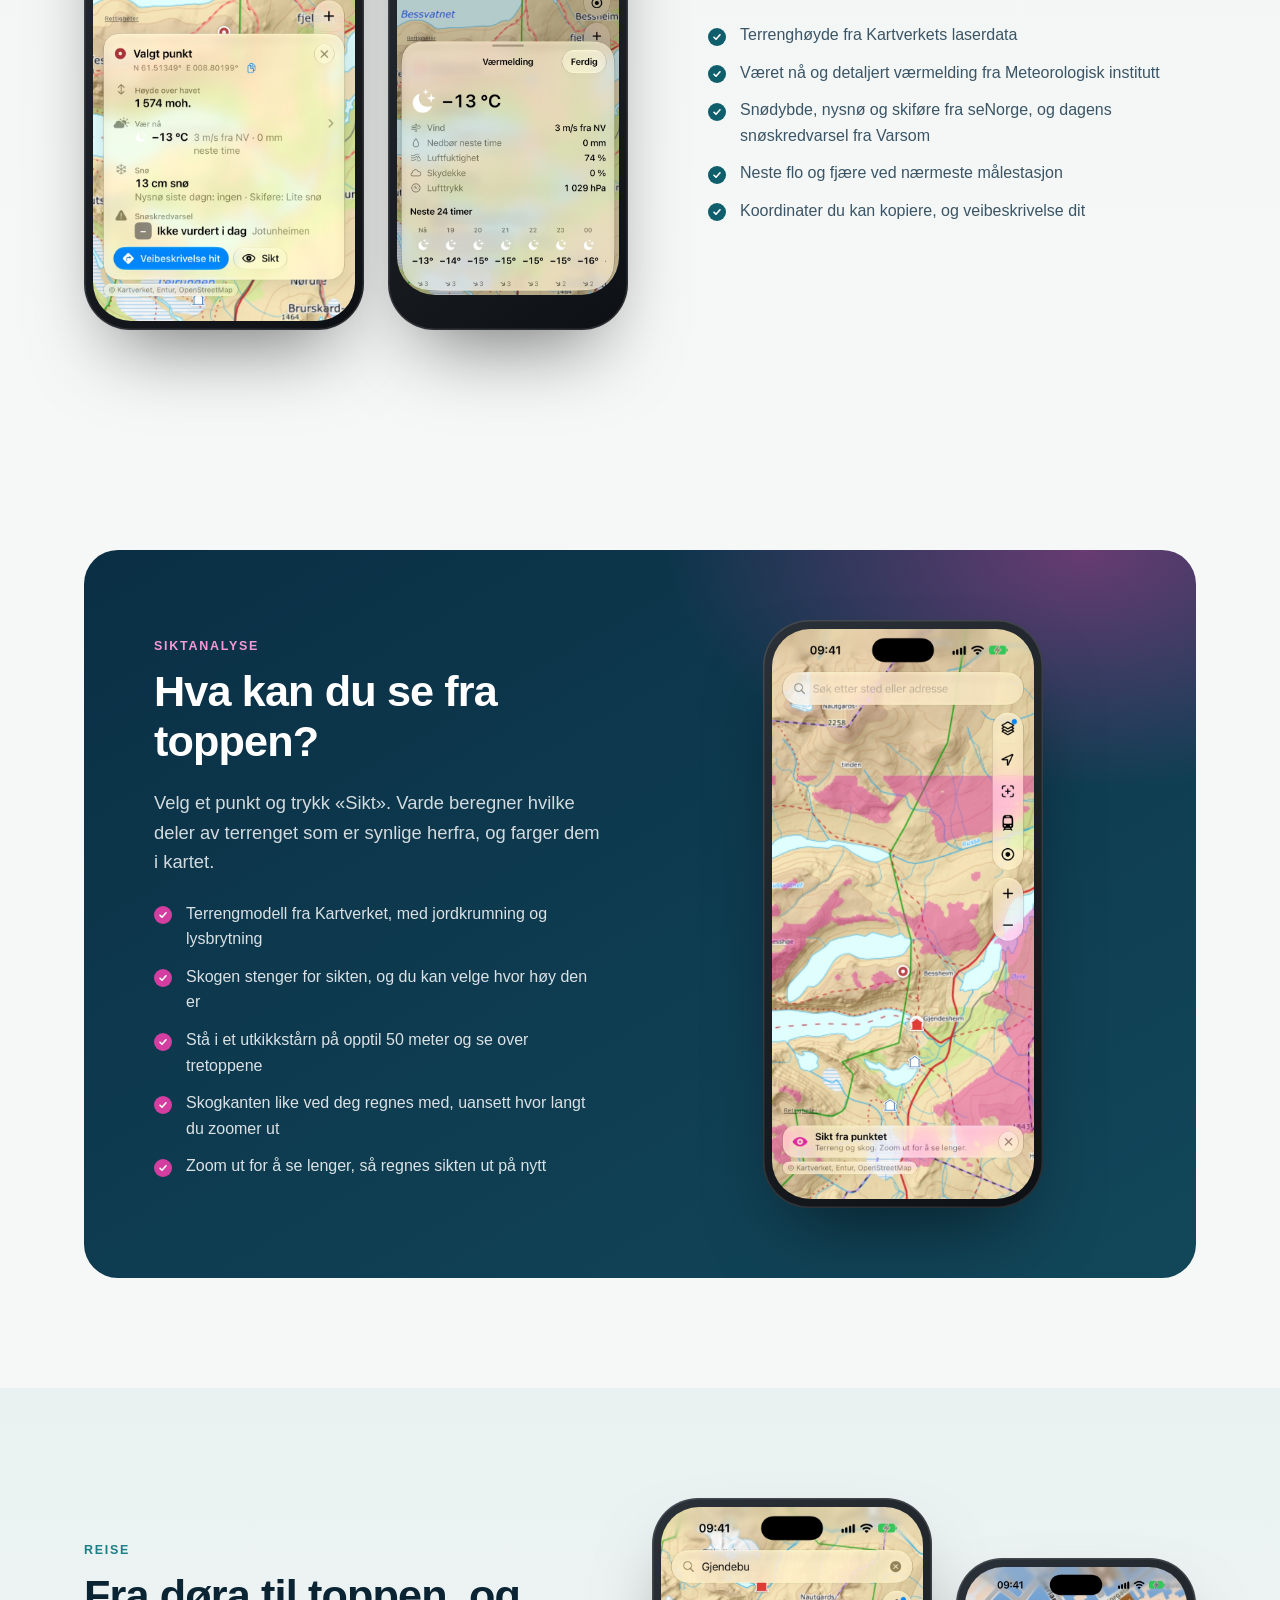
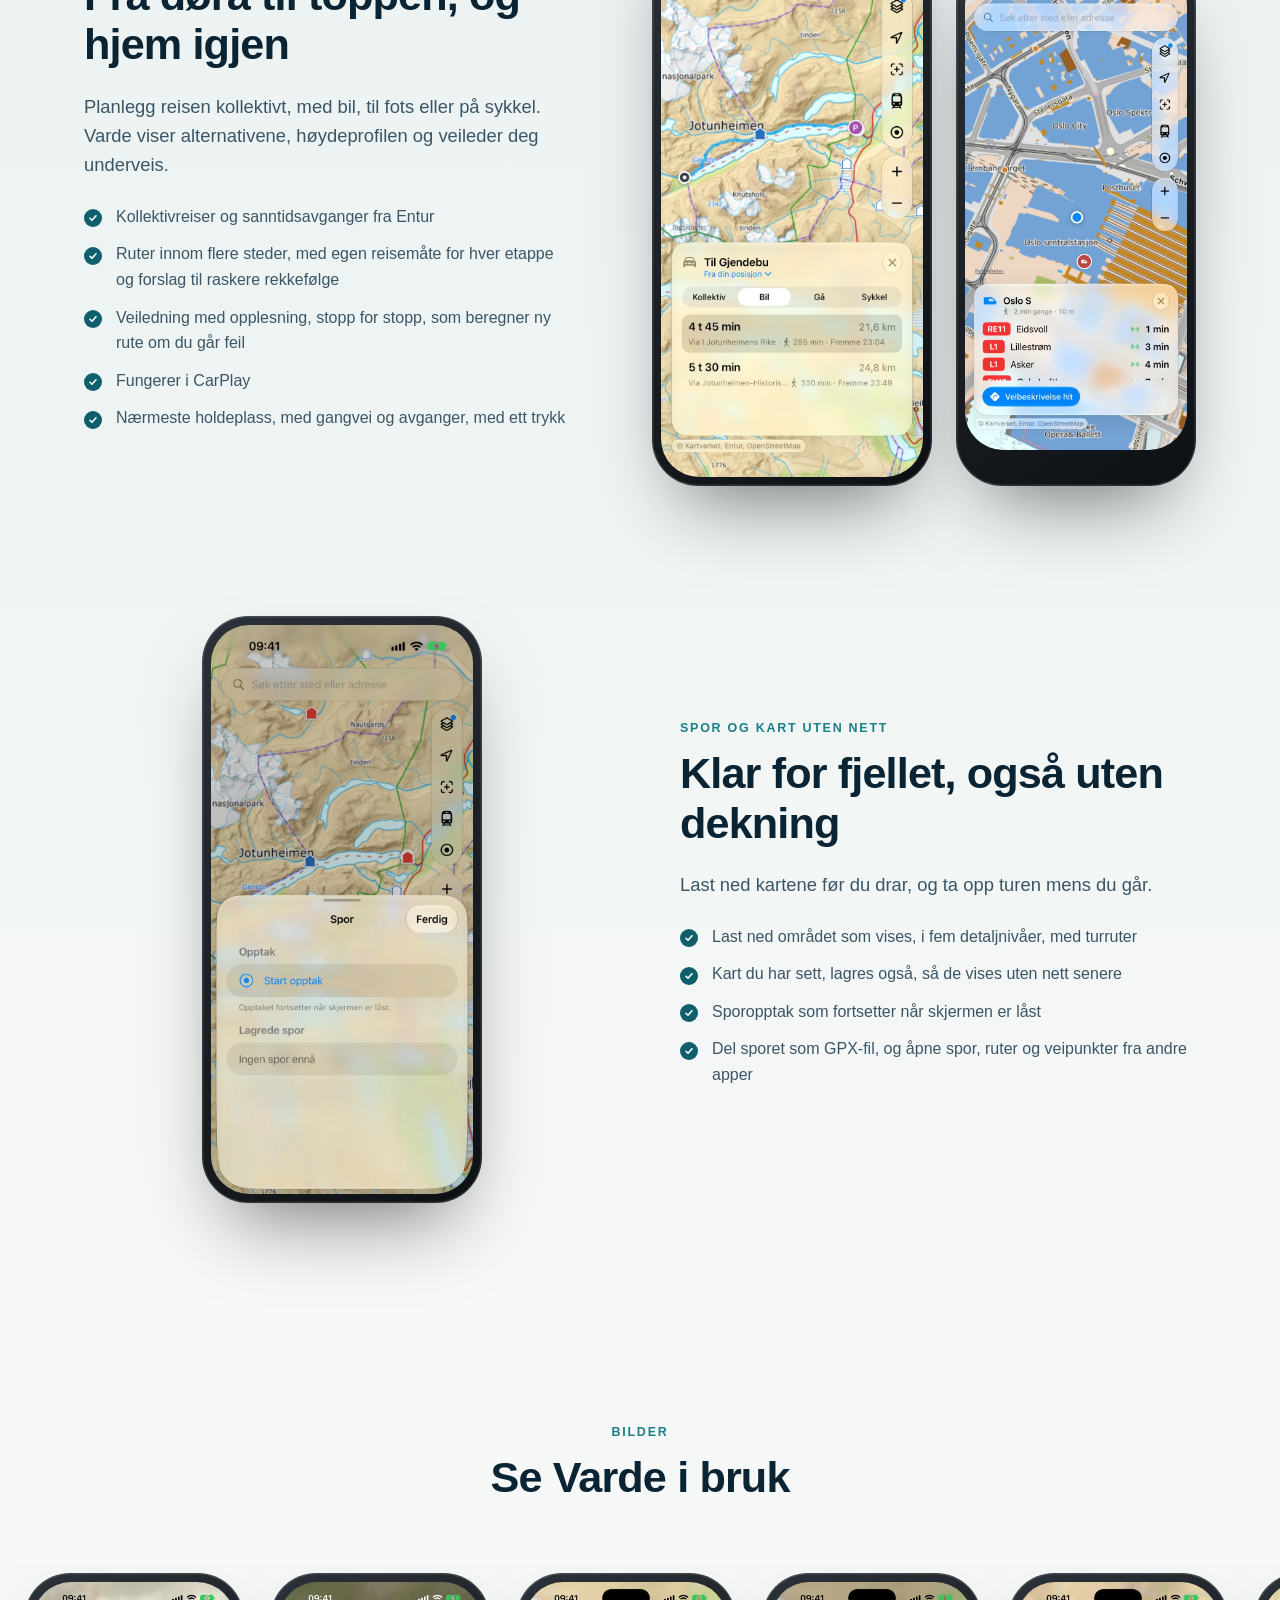
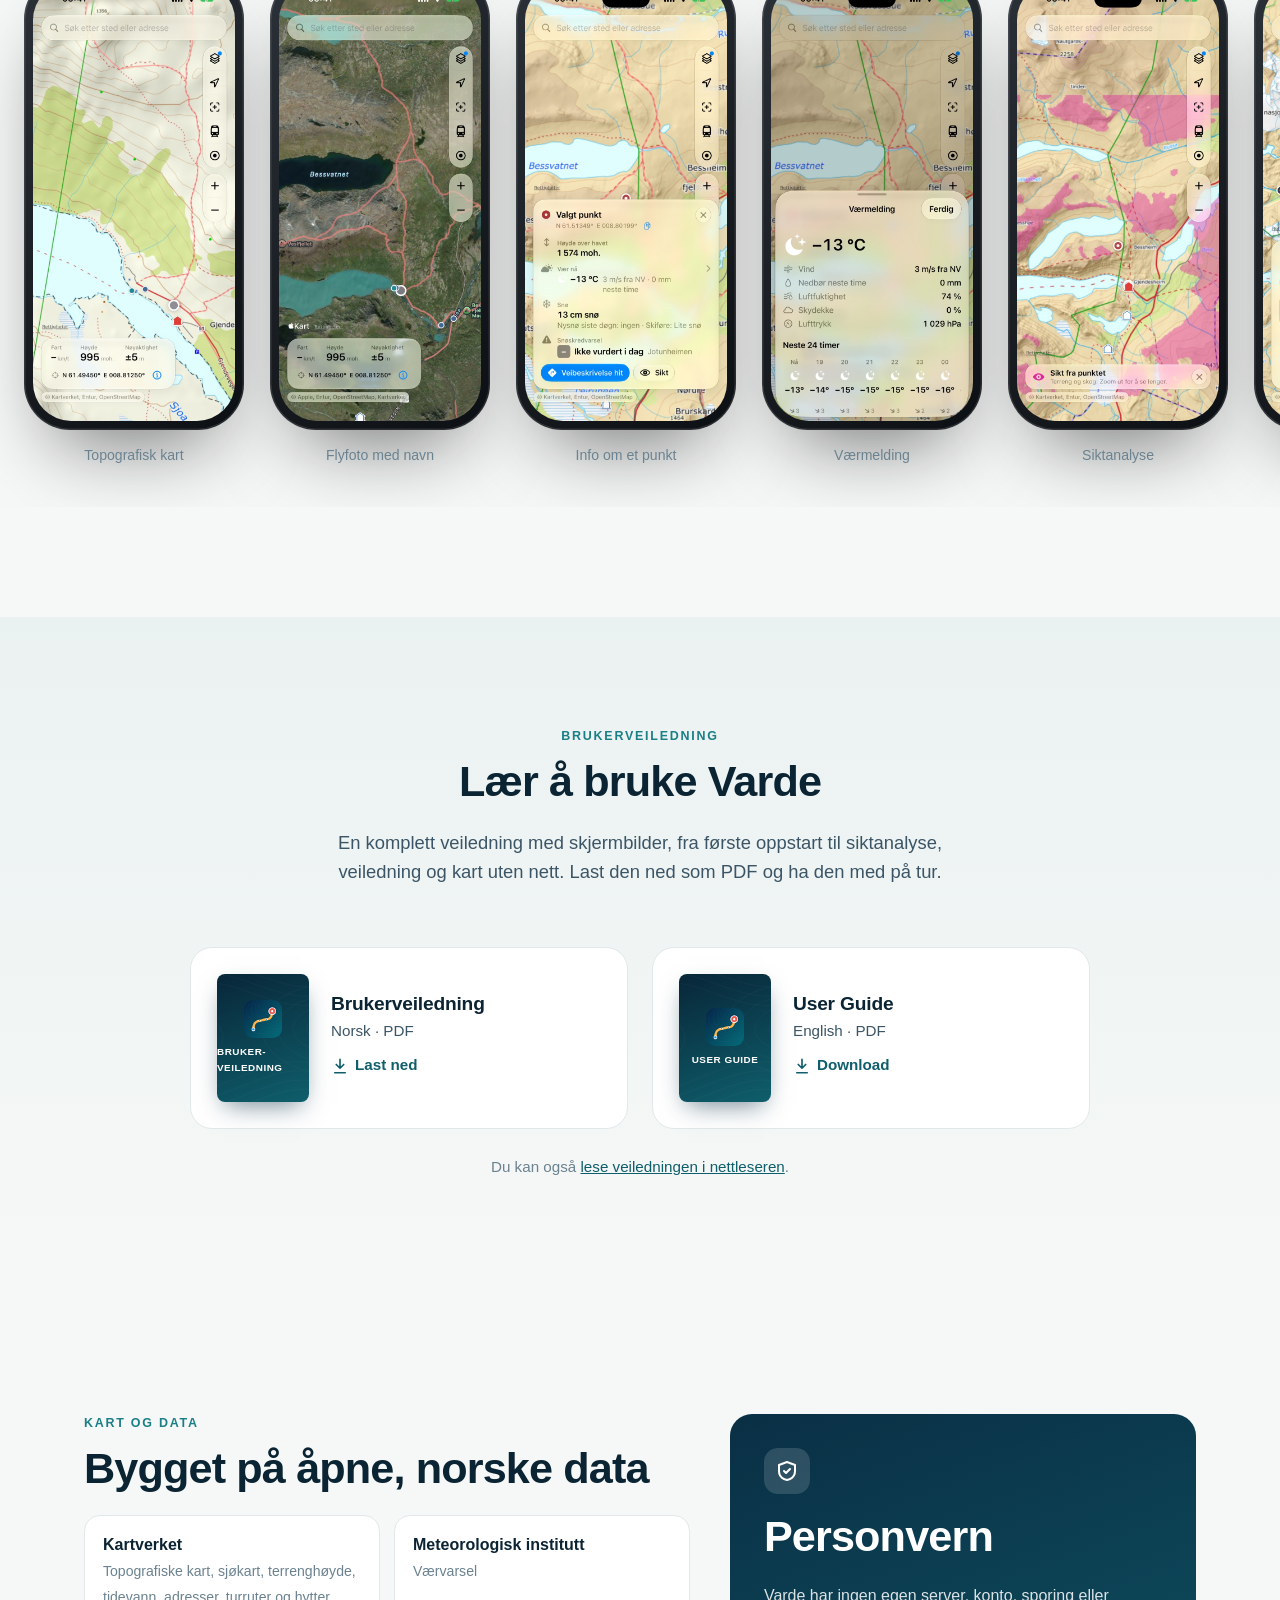
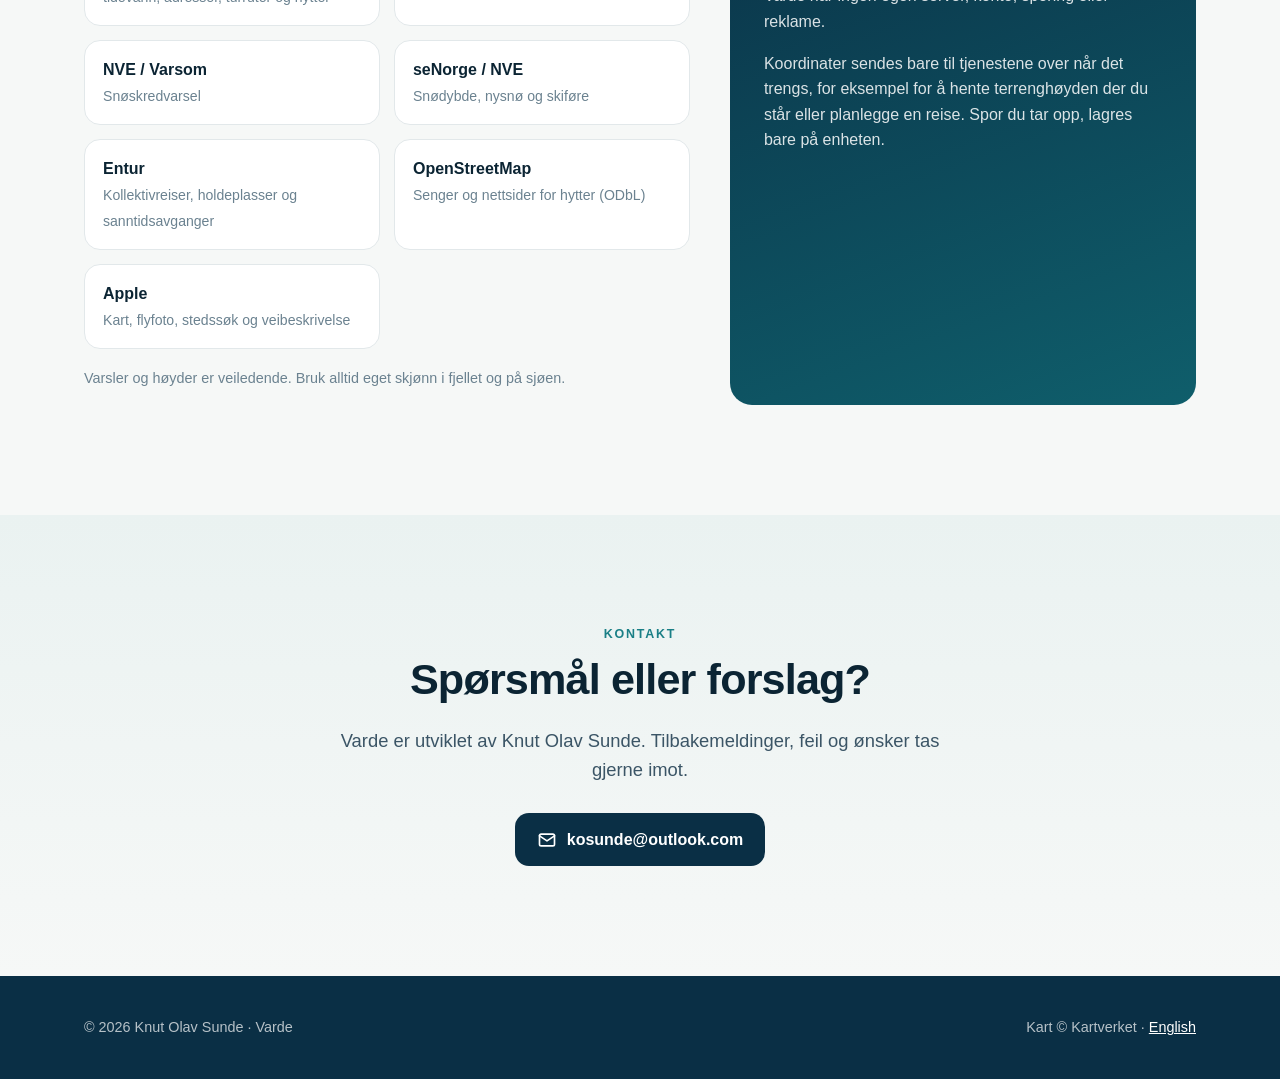
==== commit 563c15e3: "Ruter innom flere steder i nettsiden og veiledningene Nytt kapittel 7 i begge veiledningene om å lag" ====
--- a/index.html
+++ b/index.html
@@ -86,7 +86,7 @@
       <div class="feature reveal">
         <div class="ico c-coral"><svg viewBox="0 0 24 24" fill="none" stroke="currentColor" stroke-width="2" stroke-linecap="round" stroke-linejoin="round"><path d="M12 2 2 12l10 10 10-10z"/><path d="M9 14v-2a2 2 0 0 1 2-2h4M13 8l2 2-2 2"/></svg></div>
         <h3>Reiseplanlegging</h3>
-        <p>Veibeskrivelse kollektivt, med bil, til fots og på sykkel, med høydeprofil og veiledning med opplesning, også i CarPlay.</p>
+        <p>Veibeskrivelse kollektivt, med bil, til fots og på sykkel, og ruter innom flere steder med forslag til raskere rekkefølge. Med høydeprofil og veiledning med opplesning, også i CarPlay.</p>
       </div>
       <div class="feature reveal">
         <div class="ico c-deep"><svg viewBox="0 0 24 24" fill="none" stroke="currentColor" stroke-width="2" stroke-linecap="round" stroke-linejoin="round"><rect x="5" y="3" width="14" height="14" rx="3"/><path d="M5 11h14M8 21l2-4M16 21l-2-4"/><circle cx="9" cy="14" r=".5"/><circle cx="15" cy="14" r=".5"/></svg></div>
@@ -186,7 +186,8 @@
         <p class="lead">Planlegg reisen kollektivt, med bil, til fots eller på sykkel. Varde viser alternativene, høydeprofilen og veileder deg underveis.</p>
         <ul>
           <li>Kollektivreiser og sanntidsavganger fra Entur</li>
-          <li>Veiledning med opplesning, som beregner ny rute om du går feil</li>
+          <li>Ruter innom flere steder, med egen reisemåte for hver etappe og forslag til raskere rekkefølge</li>
+          <li>Veiledning med opplesning, stopp for stopp, som beregner ny rute om du går feil</li>
           <li>Fungerer i CarPlay</li>
           <li>Nærmeste holdeplass, med gangvei og avganger, med ett trykk</li>
         </ul>
